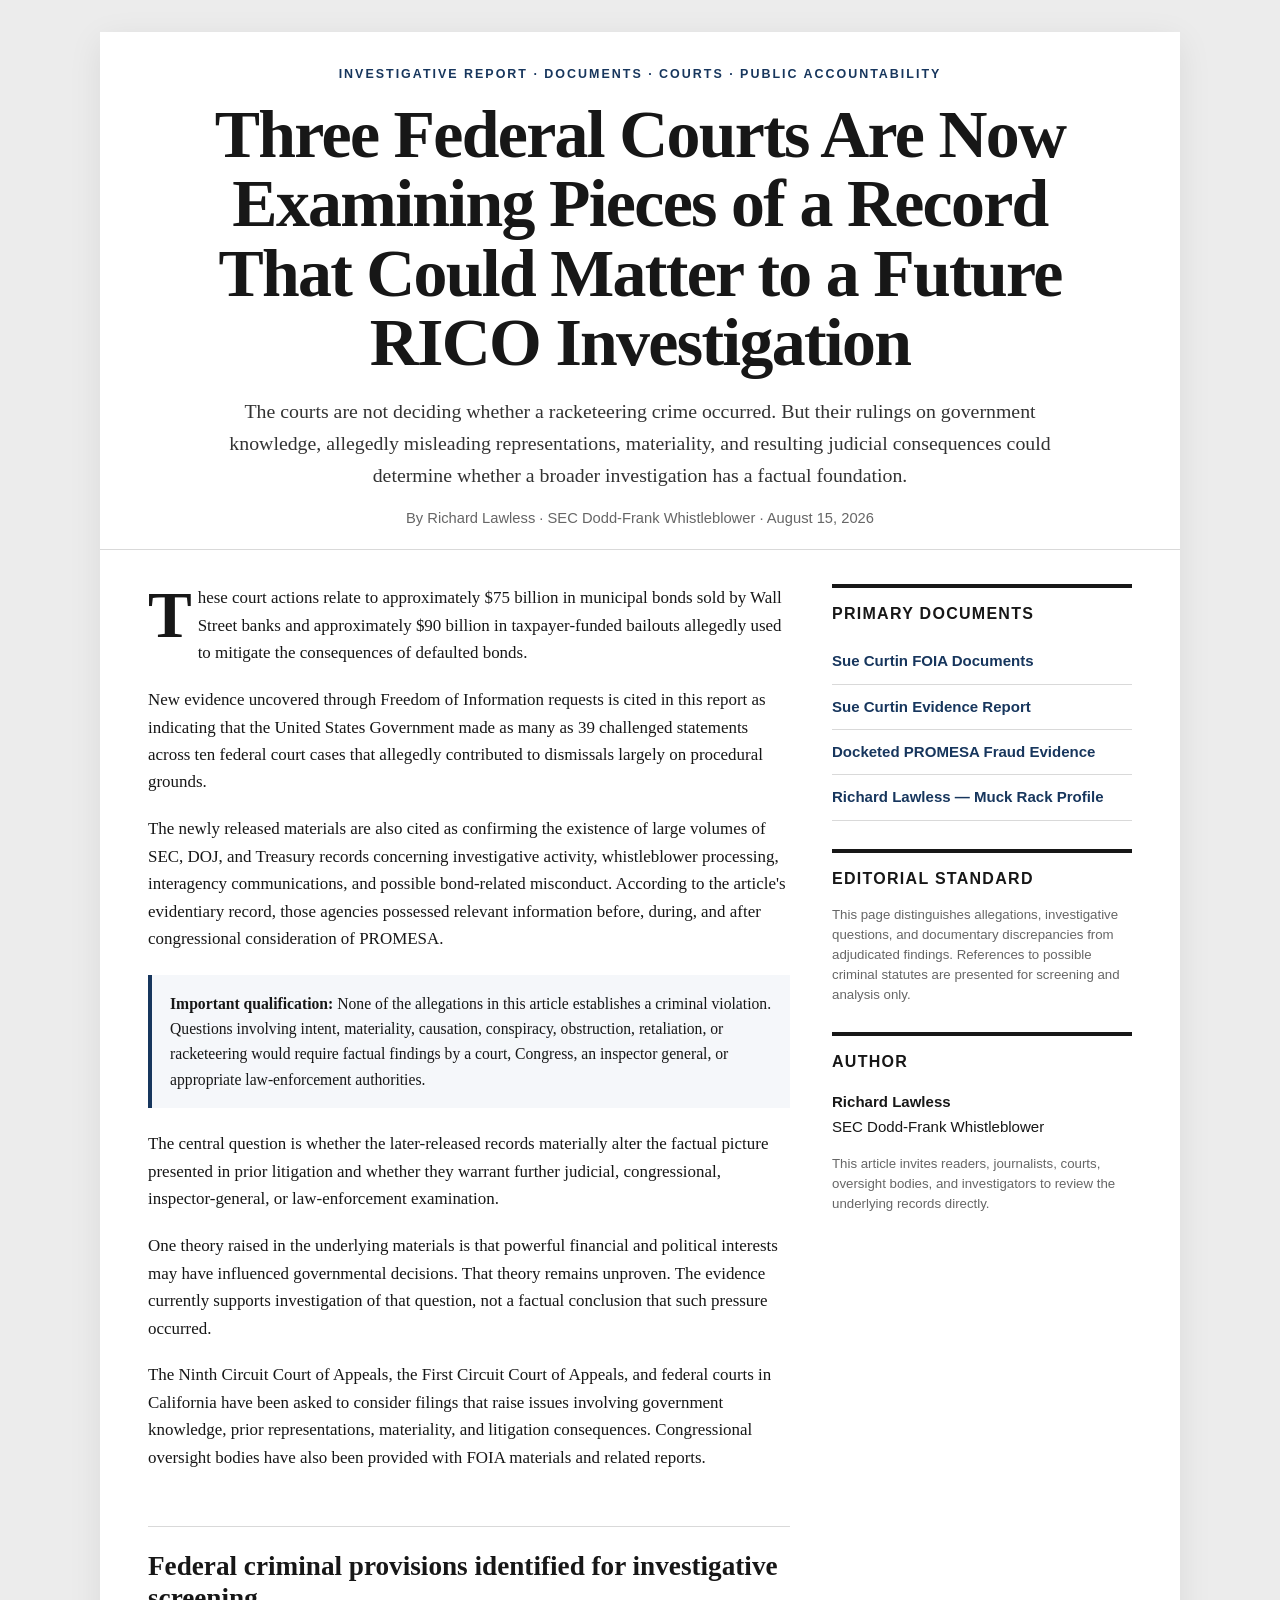
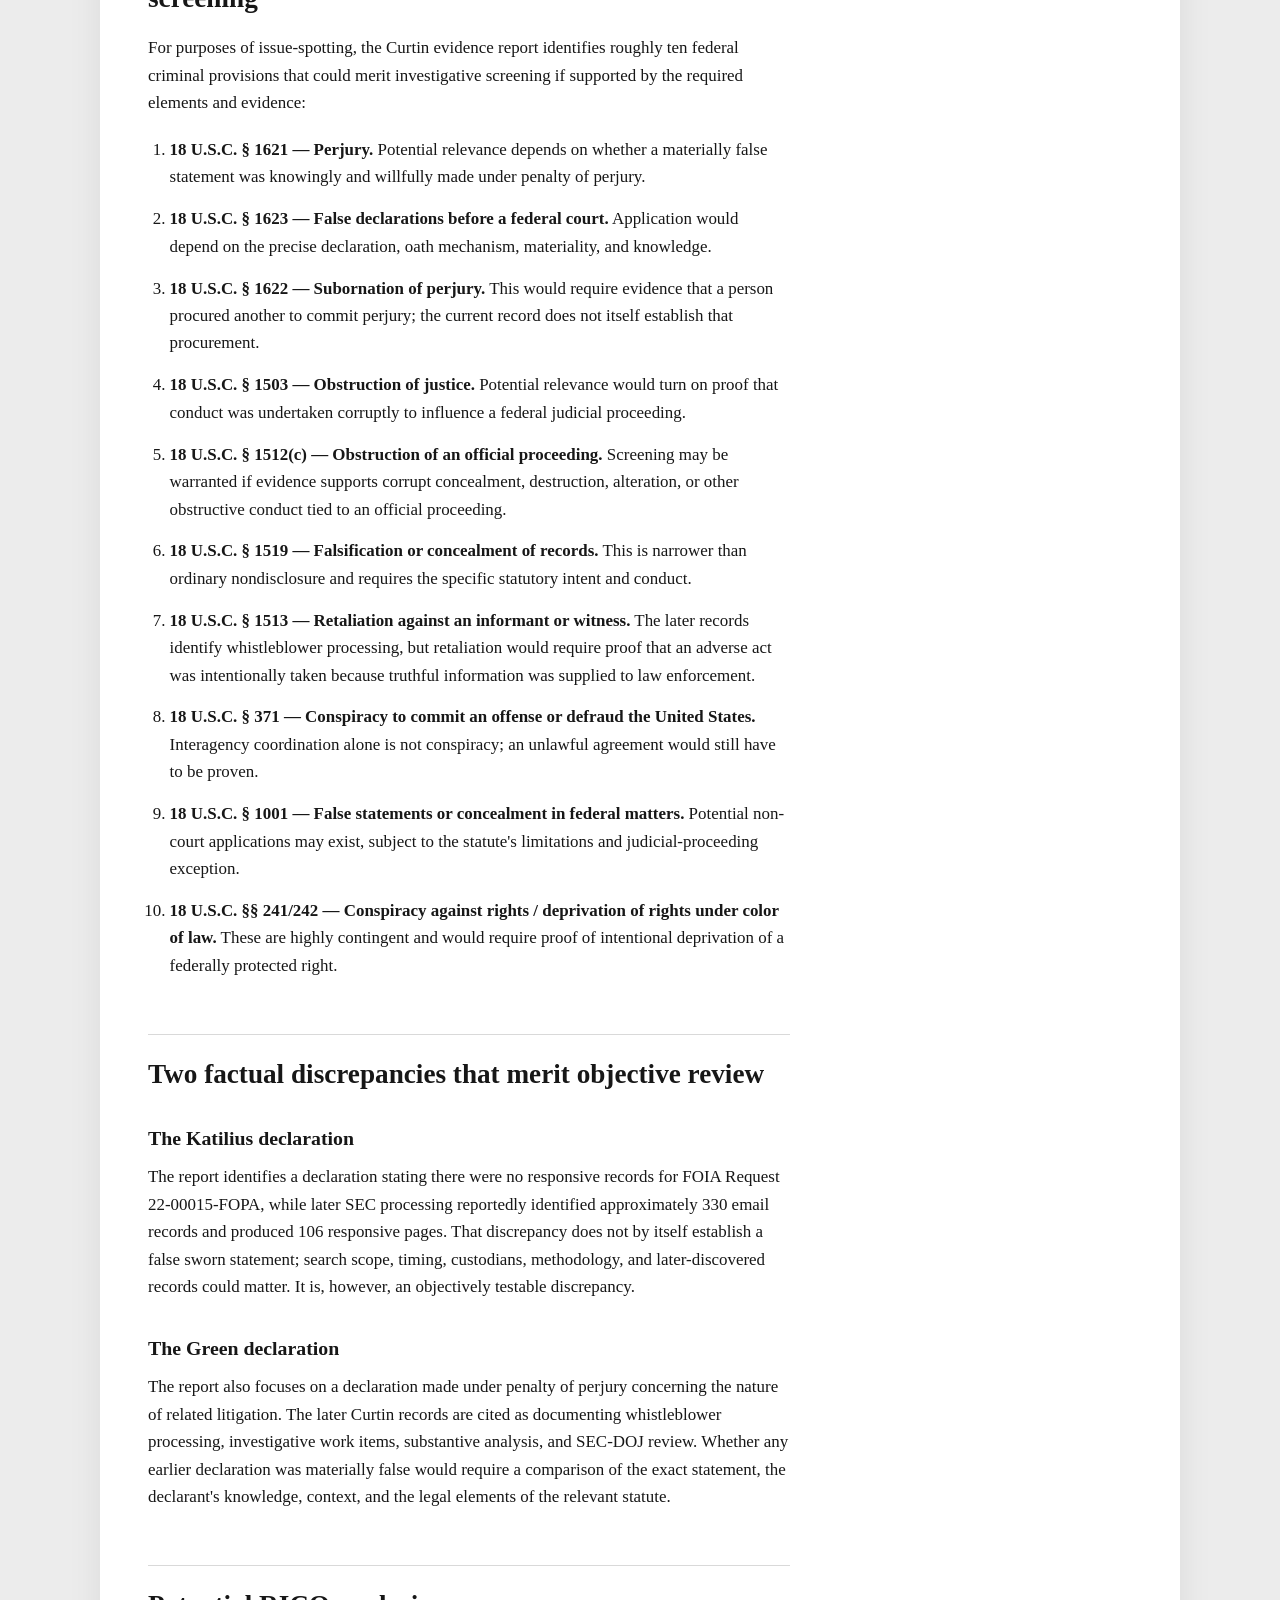
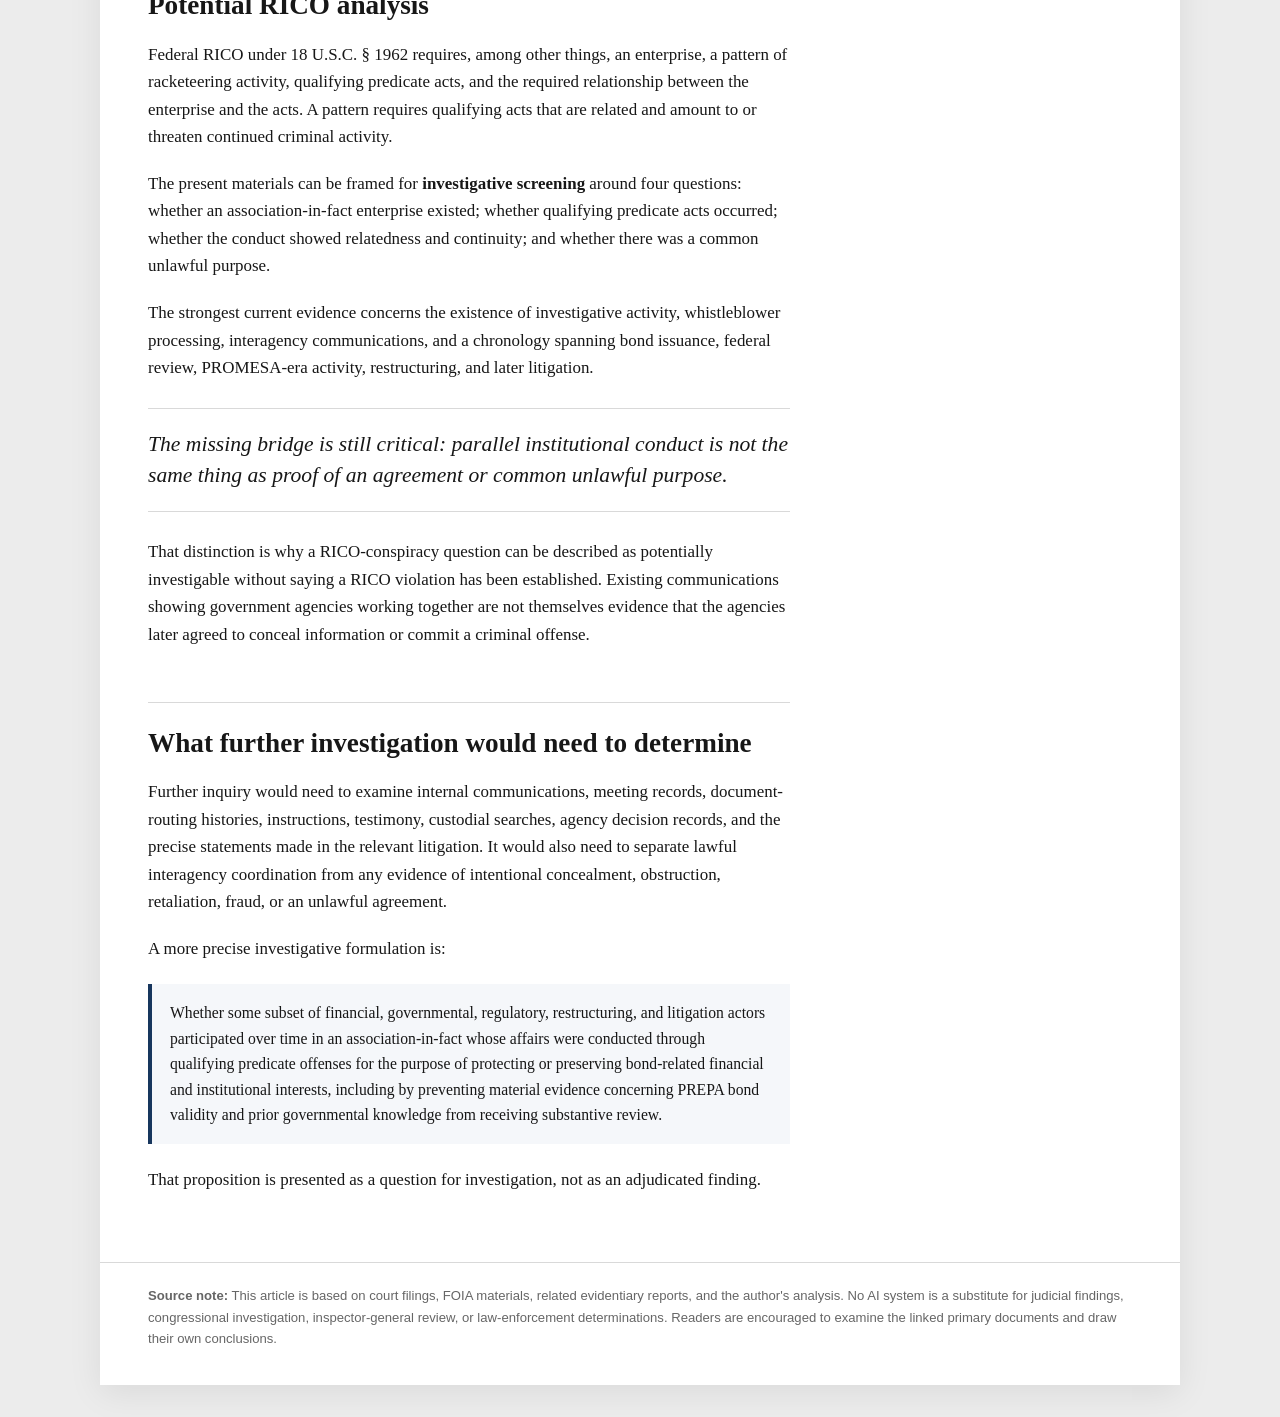
==== index.html @ bd2e689b "Publish investigative article homepage" ====
<!doctype html>
<html lang="en">
<head>
  <meta charset="utf-8">
  <meta name="viewport" content="width=device-width, initial-scale=1">
  <title>Three Federal Courts Are Now Examining Pieces of a Record That Could Matter to a Future RICO Investigation</title>
  <meta name="description" content="An investigative report by Richard Lawless examining newly released FOIA records, federal court filings, PREPA/PROMESA evidence, and questions that may warrant further congressional, judicial, or law-enforcement review.">
  <meta name="author" content="Richard Lawless">
  <meta name="robots" content="index,follow">
  <meta property="og:type" content="article">
  <meta property="og:title" content="Three Federal Courts Are Now Examining Pieces of a Record That Could Matter to a Future RICO Investigation">
  <meta property="og:description" content="Documents, courts, public accountability, and a record that may warrant further investigation.">
  <meta property="article:published_time" content="2026-08-15">
  <style>
    :root{--ink:#171717;--muted:#666;--rule:#d9d9d9;--paper:#fff;--accent:#17365d;--soft:#f5f7fa}
    *{box-sizing:border-box}
    body{margin:0;background:#ececec;color:var(--ink);font-family:Georgia,'Times New Roman',serif;line-height:1.62}
    .page{max-width:1080px;margin:32px auto;background:var(--paper);box-shadow:0 8px 32px rgba(0,0,0,.08)}
    .mast{padding:32px 48px 18px;border-bottom:1px solid var(--rule);text-align:center}
    .kicker{font-family:Arial,sans-serif;font-size:.78rem;letter-spacing:.16em;font-weight:700;color:var(--accent);text-transform:uppercase}
    h1{font-size:clamp(2.2rem,5.3vw,4.6rem);line-height:1.02;margin:16px auto 18px;max-width:930px;font-weight:700;letter-spacing:-.025em}
    .dek{max-width:850px;margin:0 auto 16px;font-size:1.24rem;color:#333}
    .byline{font-family:Arial,sans-serif;color:var(--muted);font-size:.92rem}
    .layout{display:grid;grid-template-columns:minmax(0,1fr) 300px;gap:42px;padding:34px 48px 50px}
    article{font-size:1.06rem}
    article p{margin:0 0 1.15em}
    article h2{font-size:1.7rem;line-height:1.2;margin:2em 0 .7em;border-top:1px solid var(--rule);padding-top:.85em}
    article h3{font-size:1.24rem;margin:1.6em 0 .45em}
    .lead:first-letter{float:left;font-size:4.1rem;line-height:.8;padding:.08em .09em 0 0;font-weight:700}
    .notice{border-left:4px solid var(--accent);background:var(--soft);padding:16px 18px;margin:22px 0;font-size:.98rem}
    .quote{font-size:1.35rem;line-height:1.45;border-top:1px solid var(--rule);border-bottom:1px solid var(--rule);padding:20px 0;margin:26px 0;font-style:italic}
    aside{font-family:Arial,sans-serif;font-size:.94rem}
    .card{border-top:4px solid var(--ink);padding-top:13px;margin-bottom:28px}
    .card h2{font-family:Arial,sans-serif;font-size:1rem;letter-spacing:.08em;text-transform:uppercase;margin:0 0 12px}
    .link{display:block;padding:10px 0;border-bottom:1px solid var(--rule);color:var(--accent);font-weight:700;text-decoration:none}
    .link:hover{text-decoration:underline}
    .small{font-size:.83rem;color:var(--muted);line-height:1.5}
    ol{padding-left:1.35rem}
    li{margin-bottom:.9rem}
    footer{border-top:1px solid var(--rule);padding:22px 48px 36px;font-family:Arial,sans-serif;font-size:.82rem;color:var(--muted)}
    @media(max-width:800px){.page{margin:0}.mast,.layout,footer{padding-left:22px;padding-right:22px}.layout{grid-template-columns:1fr}.layout aside{order:-1}h1{font-size:2.55rem}}
  </style>
</head>
<body>
  <main class="page">
    <header class="mast">
      <div class="kicker">Investigative Report · Documents · Courts · Public Accountability</div>
      <h1>Three Federal Courts Are Now Examining Pieces of a Record That Could Matter to a Future RICO Investigation</h1>
      <p class="dek">The courts are not deciding whether a racketeering crime occurred. But their rulings on government knowledge, allegedly misleading representations, materiality, and resulting judicial consequences could determine whether a broader investigation has a factual foundation.</p>
      <div class="byline">By Richard Lawless · SEC Dodd-Frank Whistleblower · August 15, 2026</div>
    </header>

    <div class="layout">
      <article>
        <p class="lead">These court actions relate to approximately $75 billion in municipal bonds sold by Wall Street banks and approximately $90 billion in taxpayer-funded bailouts allegedly used to mitigate the consequences of defaulted bonds.</p>

        <p>New evidence uncovered through Freedom of Information requests is cited in this report as indicating that the United States Government made as many as 39 challenged statements across ten federal court cases that allegedly contributed to dismissals largely on procedural grounds.</p>

        <p>The newly released materials are also cited as confirming the existence of large volumes of SEC, DOJ, and Treasury records concerning investigative activity, whistleblower processing, interagency communications, and possible bond-related misconduct. According to the article's evidentiary record, those agencies possessed relevant information before, during, and after congressional consideration of PROMESA.</p>

        <div class="notice"><strong>Important qualification:</strong> None of the allegations in this article establishes a criminal violation. Questions involving intent, materiality, causation, conspiracy, obstruction, retaliation, or racketeering would require factual findings by a court, Congress, an inspector general, or appropriate law-enforcement authorities.</div>

        <p>The central question is whether the later-released records materially alter the factual picture presented in prior litigation and whether they warrant further judicial, congressional, inspector-general, or law-enforcement examination.</p>

        <p>One theory raised in the underlying materials is that powerful financial and political interests may have influenced governmental decisions. That theory remains unproven. The evidence currently supports investigation of that question, not a factual conclusion that such pressure occurred.</p>

        <p>The Ninth Circuit Court of Appeals, the First Circuit Court of Appeals, and federal courts in California have been asked to consider filings that raise issues involving government knowledge, prior representations, materiality, and litigation consequences. Congressional oversight bodies have also been provided with FOIA materials and related reports.</p>

        <h2>Federal criminal provisions identified for investigative screening</h2>
        <p>For purposes of issue-spotting, the Curtin evidence report identifies roughly ten federal criminal provisions that could merit investigative screening if supported by the required elements and evidence:</p>
        <ol>
          <li><strong>18 U.S.C. § 1621 — Perjury.</strong> Potential relevance depends on whether a materially false statement was knowingly and willfully made under penalty of perjury.</li>
          <li><strong>18 U.S.C. § 1623 — False declarations before a federal court.</strong> Application would depend on the precise declaration, oath mechanism, materiality, and knowledge.</li>
          <li><strong>18 U.S.C. § 1622 — Subornation of perjury.</strong> This would require evidence that a person procured another to commit perjury; the current record does not itself establish that procurement.</li>
          <li><strong>18 U.S.C. § 1503 — Obstruction of justice.</strong> Potential relevance would turn on proof that conduct was undertaken corruptly to influence a federal judicial proceeding.</li>
          <li><strong>18 U.S.C. § 1512(c) — Obstruction of an official proceeding.</strong> Screening may be warranted if evidence supports corrupt concealment, destruction, alteration, or other obstructive conduct tied to an official proceeding.</li>
          <li><strong>18 U.S.C. § 1519 — Falsification or concealment of records.</strong> This is narrower than ordinary nondisclosure and requires the specific statutory intent and conduct.</li>
          <li><strong>18 U.S.C. § 1513 — Retaliation against an informant or witness.</strong> The later records identify whistleblower processing, but retaliation would require proof that an adverse act was intentionally taken because truthful information was supplied to law enforcement.</li>
          <li><strong>18 U.S.C. § 371 — Conspiracy to commit an offense or defraud the United States.</strong> Interagency coordination alone is not conspiracy; an unlawful agreement would still have to be proven.</li>
          <li><strong>18 U.S.C. § 1001 — False statements or concealment in federal matters.</strong> Potential non-court applications may exist, subject to the statute's limitations and judicial-proceeding exception.</li>
          <li><strong>18 U.S.C. §§ 241/242 — Conspiracy against rights / deprivation of rights under color of law.</strong> These are highly contingent and would require proof of intentional deprivation of a federally protected right.</li>
        </ol>

        <h2>Two factual discrepancies that merit objective review</h2>
        <h3>The Katilius declaration</h3>
        <p>The report identifies a declaration stating there were no responsive records for FOIA Request 22-00015-FOPA, while later SEC processing reportedly identified approximately 330 email records and produced 106 responsive pages. That discrepancy does not by itself establish a false sworn statement; search scope, timing, custodians, methodology, and later-discovered records could matter. It is, however, an objectively testable discrepancy.</p>

        <h3>The Green declaration</h3>
        <p>The report also focuses on a declaration made under penalty of perjury concerning the nature of related litigation. The later Curtin records are cited as documenting whistleblower processing, investigative work items, substantive analysis, and SEC-DOJ review. Whether any earlier declaration was materially false would require a comparison of the exact statement, the declarant's knowledge, context, and the legal elements of the relevant statute.</p>

        <h2>Potential RICO analysis</h2>
        <p>Federal RICO under 18 U.S.C. § 1962 requires, among other things, an enterprise, a pattern of racketeering activity, qualifying predicate acts, and the required relationship between the enterprise and the acts. A pattern requires qualifying acts that are related and amount to or threaten continued criminal activity.</p>

        <p>The present materials can be framed for <strong>investigative screening</strong> around four questions: whether an association-in-fact enterprise existed; whether qualifying predicate acts occurred; whether the conduct showed relatedness and continuity; and whether there was a common unlawful purpose.</p>

        <p>The strongest current evidence concerns the existence of investigative activity, whistleblower processing, interagency communications, and a chronology spanning bond issuance, federal review, PROMESA-era activity, restructuring, and later litigation.</p>

        <div class="quote">The missing bridge is still critical: parallel institutional conduct is not the same thing as proof of an agreement or common unlawful purpose.</div>

        <p>That distinction is why a RICO-conspiracy question can be described as potentially investigable without saying a RICO violation has been established. Existing communications showing government agencies working together are not themselves evidence that the agencies later agreed to conceal information or commit a criminal offense.</p>

        <h2>What further investigation would need to determine</h2>
        <p>Further inquiry would need to examine internal communications, meeting records, document-routing histories, instructions, testimony, custodial searches, agency decision records, and the precise statements made in the relevant litigation. It would also need to separate lawful interagency coordination from any evidence of intentional concealment, obstruction, retaliation, fraud, or an unlawful agreement.</p>

        <p>A more precise investigative formulation is:</p>
        <div class="notice">Whether some subset of financial, governmental, regulatory, restructuring, and litigation actors participated over time in an association-in-fact whose affairs were conducted through qualifying predicate offenses for the purpose of protecting or preserving bond-related financial and institutional interests, including by preventing material evidence concerning PREPA bond validity and prior governmental knowledge from receiving substantive review.</div>

        <p>That proposition is presented as a question for investigation, not as an adjudicated finding.</p>
      </article>

      <aside>
        <section class="card">
          <h2>Primary Documents</h2>
          <a class="link" href="https://pub-4895b04ce91345a494fa4c1f81859abc.r2.dev/Sue_Curtin_FOIA_Documents.pdf" target="_blank" rel="noopener">Sue Curtin FOIA Documents</a>
          <a class="link" href="https://pub-4895b04ce91345a494fa4c1f81859abc.r2.dev/C.D.Cal_01637_Supplemental_New_Evidence.pdf" target="_blank" rel="noopener">Sue Curtin Evidence Report</a>
          <a class="link" href="https://pub-4895b04ce91345a494fa4c1f81859abc.r2.dev/PROMESA_Docketed_Bond_Validity_Evidence.pdf" target="_blank" rel="noopener">Docketed PROMESA Fraud Evidence</a>
          <a class="link" href="https://muckrack.com/richard-lawless" target="_blank" rel="noopener">Richard Lawless — Muck Rack Profile</a>
        </section>

        <section class="card">
          <h2>Editorial Standard</h2>
          <p class="small">This page distinguishes allegations, investigative questions, and documentary discrepancies from adjudicated findings. References to possible criminal statutes are presented for screening and analysis only.</p>
        </section>

        <section class="card">
          <h2>Author</h2>
          <p><strong>Richard Lawless</strong><br>SEC Dodd-Frank Whistleblower</p>
          <p class="small">This article invites readers, journalists, courts, oversight bodies, and investigators to review the underlying records directly.</p>
        </section>
      </aside>
    </div>

    <footer>
      <strong>Source note:</strong> This article is based on court filings, FOIA materials, related evidentiary reports, and the author's analysis. No AI system is a substitute for judicial findings, congressional investigation, inspector-general review, or law-enforcement determinations. Readers are encouraged to examine the linked primary documents and draw their own conclusions.
    </footer>
  </main>
</body>
</html>
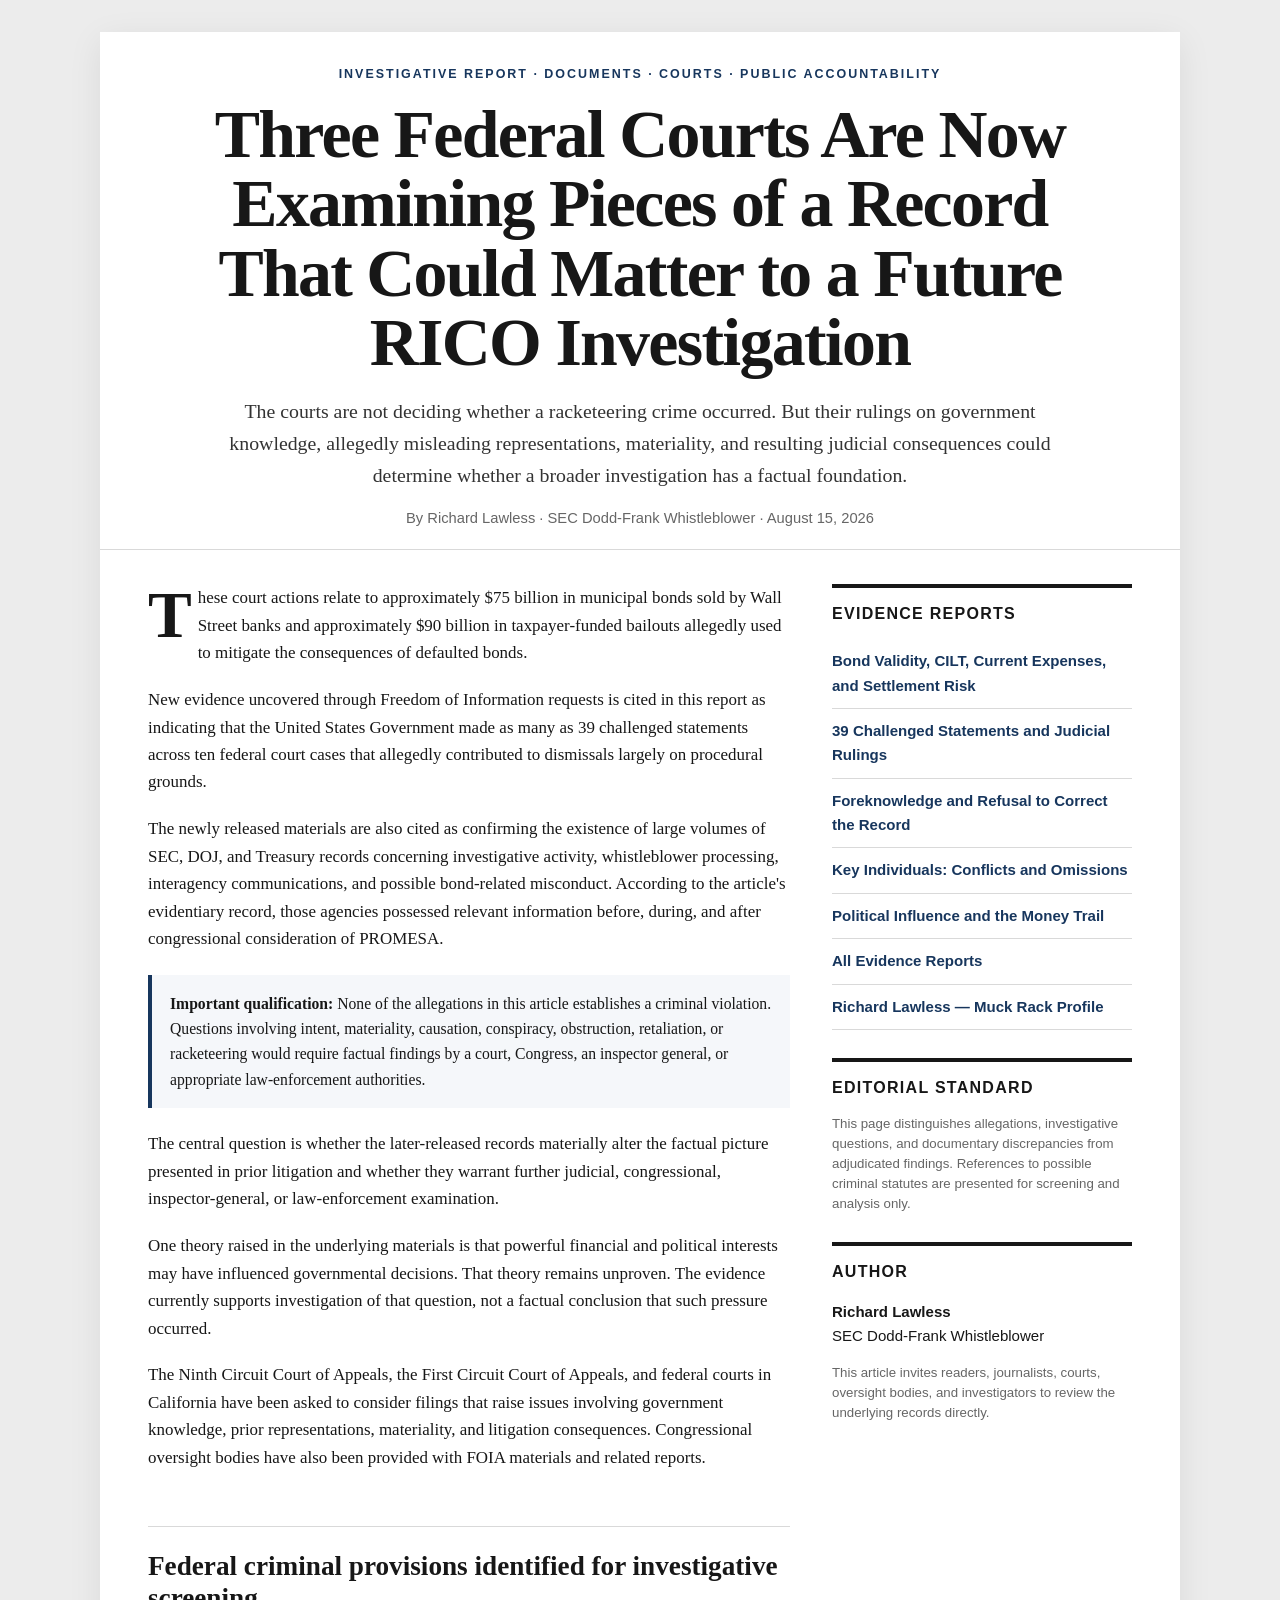
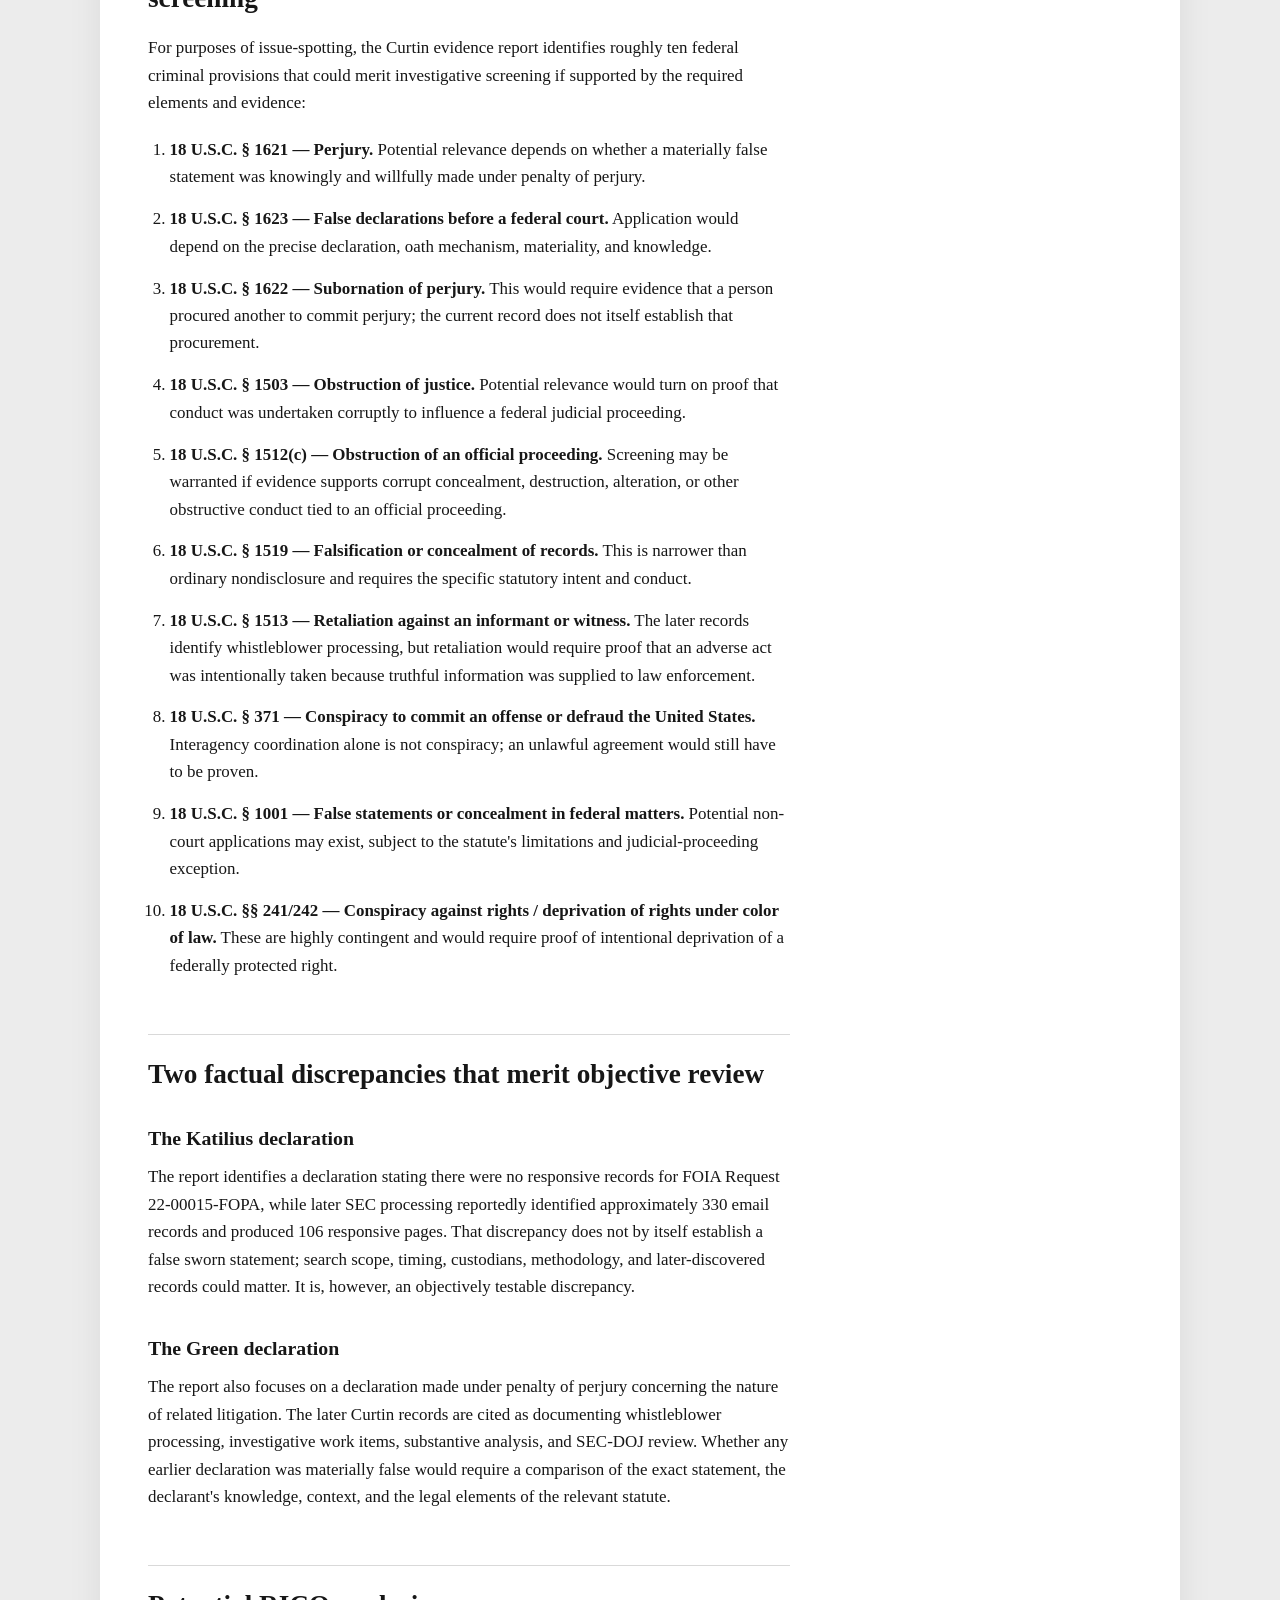
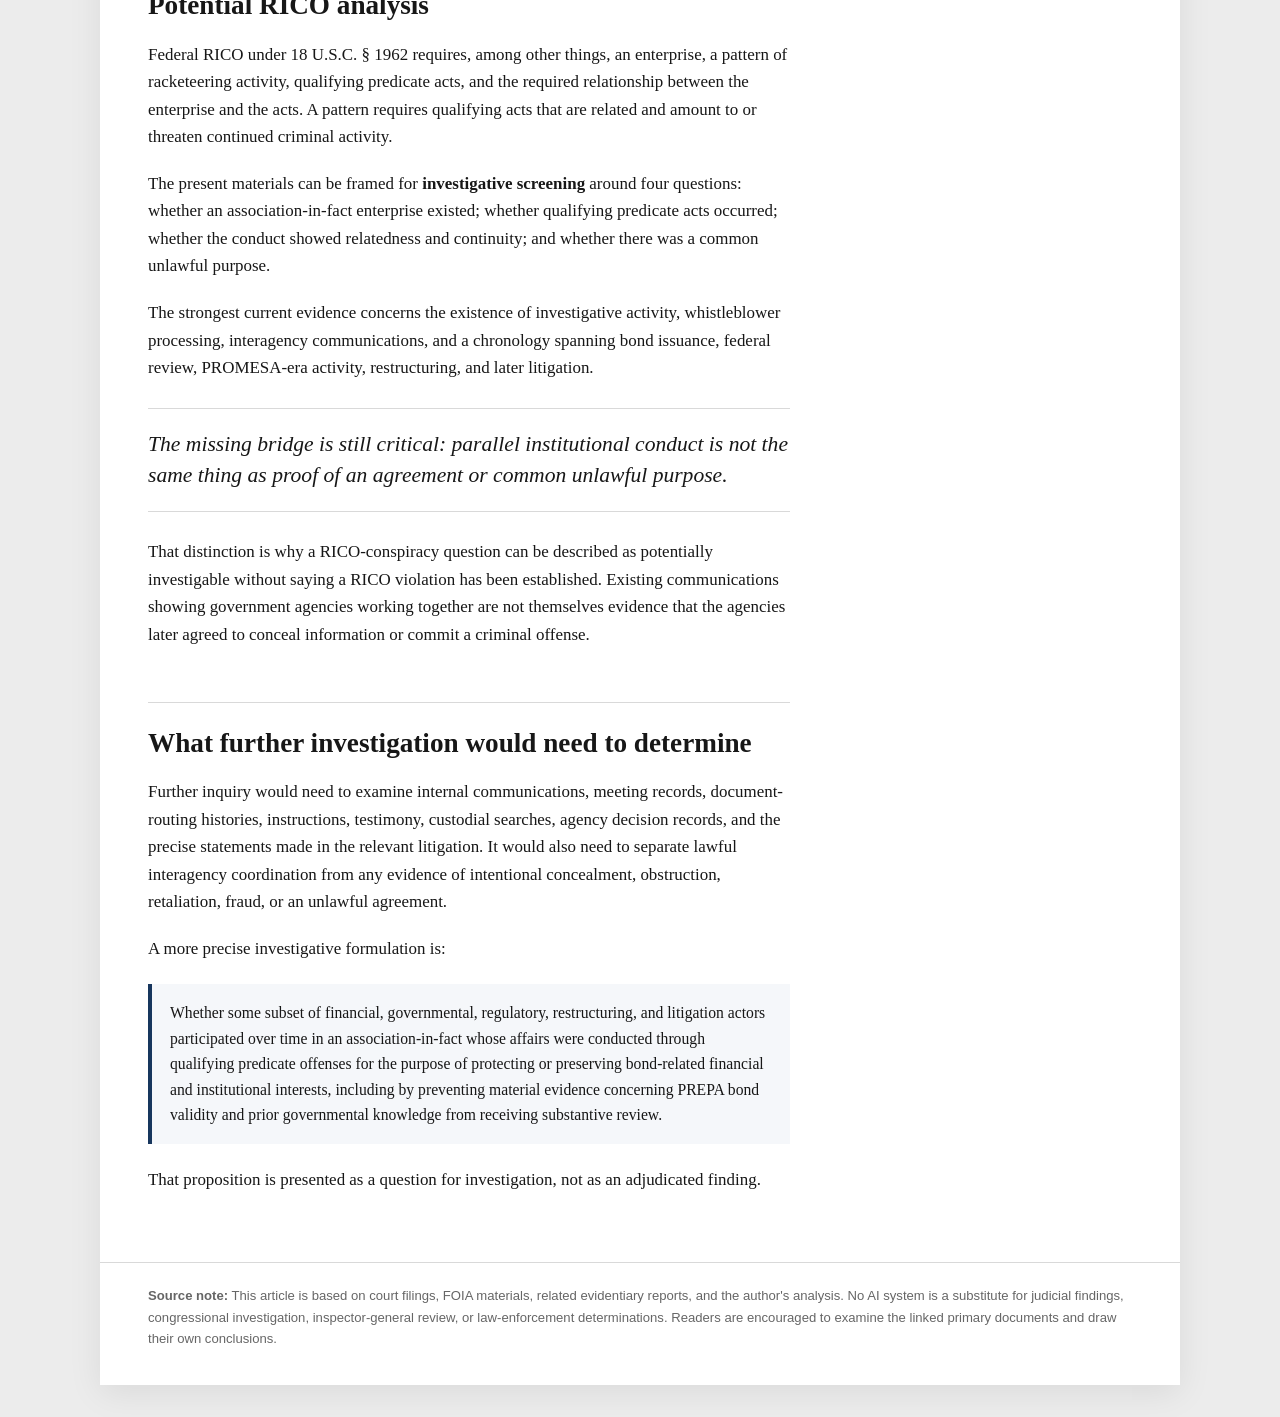
==== commit 9879a540: "Publish PREPA evidence reports and CILT current-expense analysis" ====
--- a/index.html
+++ b/index.html
@@ -3,6 +3,7 @@
 <head>
   <meta charset="utf-8">
   <meta name="viewport" content="width=device-width, initial-scale=1">
+  <meta name="google-site-verification" content="iqYGqiyyaH5FVxq5_pqNpk213pq37W9fIvnlbg0jR_U" />
   <title>Three Federal Courts Are Now Examining Pieces of a Record That Could Matter to a Future RICO Investigation</title>
   <meta name="description" content="An investigative report by Richard Lawless examining newly released FOIA records, federal court filings, PREPA/PROMESA evidence, and questions that may warrant further congressional, judicial, or law-enforcement review.">
   <meta name="author" content="Richard Lawless">
@@ -110,10 +111,13 @@
 
       <aside>
         <section class="card">
-          <h2>Primary Documents</h2>
-          <a class="link" href="https://pub-4895b04ce91345a494fa4c1f81859abc.r2.dev/Sue_Curtin_FOIA_Documents.pdf" target="_blank" rel="noopener">Sue Curtin FOIA Documents</a>
-          <a class="link" href="https://pub-4895b04ce91345a494fa4c1f81859abc.r2.dev/C.D.Cal_01637_Supplemental_New_Evidence.pdf" target="_blank" rel="noopener">Sue Curtin Evidence Report</a>
-          <a class="link" href="https://pub-4895b04ce91345a494fa4c1f81859abc.r2.dev/PROMESA_Docketed_Bond_Validity_Evidence.pdf" target="_blank" rel="noopener">Docketed PROMESA Fraud Evidence</a>
+          <h2>Evidence Reports</h2>
+          <a class="link" href="reports/bond-validity-cilt-current-expenses.html">Bond Validity, CILT, Current Expenses, and Settlement Risk</a>
+          <a class="link" href="reports/false-statements-and-judicial-rulings.html">39 Challenged Statements and Judicial Rulings</a>
+          <a class="link" href="reports/prior-knowledge.html">Foreknowledge and Refusal to Correct the Record</a>
+          <a class="link" href="reports/key-individuals-conflicts-and-omissions.html">Key Individuals: Conflicts and Omissions</a>
+          <a class="link" href="reports/promesa-political-influence-and-contributions.html">Political Influence and the Money Trail</a>
+          <a class="link" href="reports/">All Evidence Reports</a>
           <a class="link" href="https://muckrack.com/richard-lawless" target="_blank" rel="noopener">Richard Lawless — Muck Rack Profile</a>
         </section>
 
@@ -135,4 +139,4 @@
     </footer>
   </main>
 </body>
-</html>+</html>
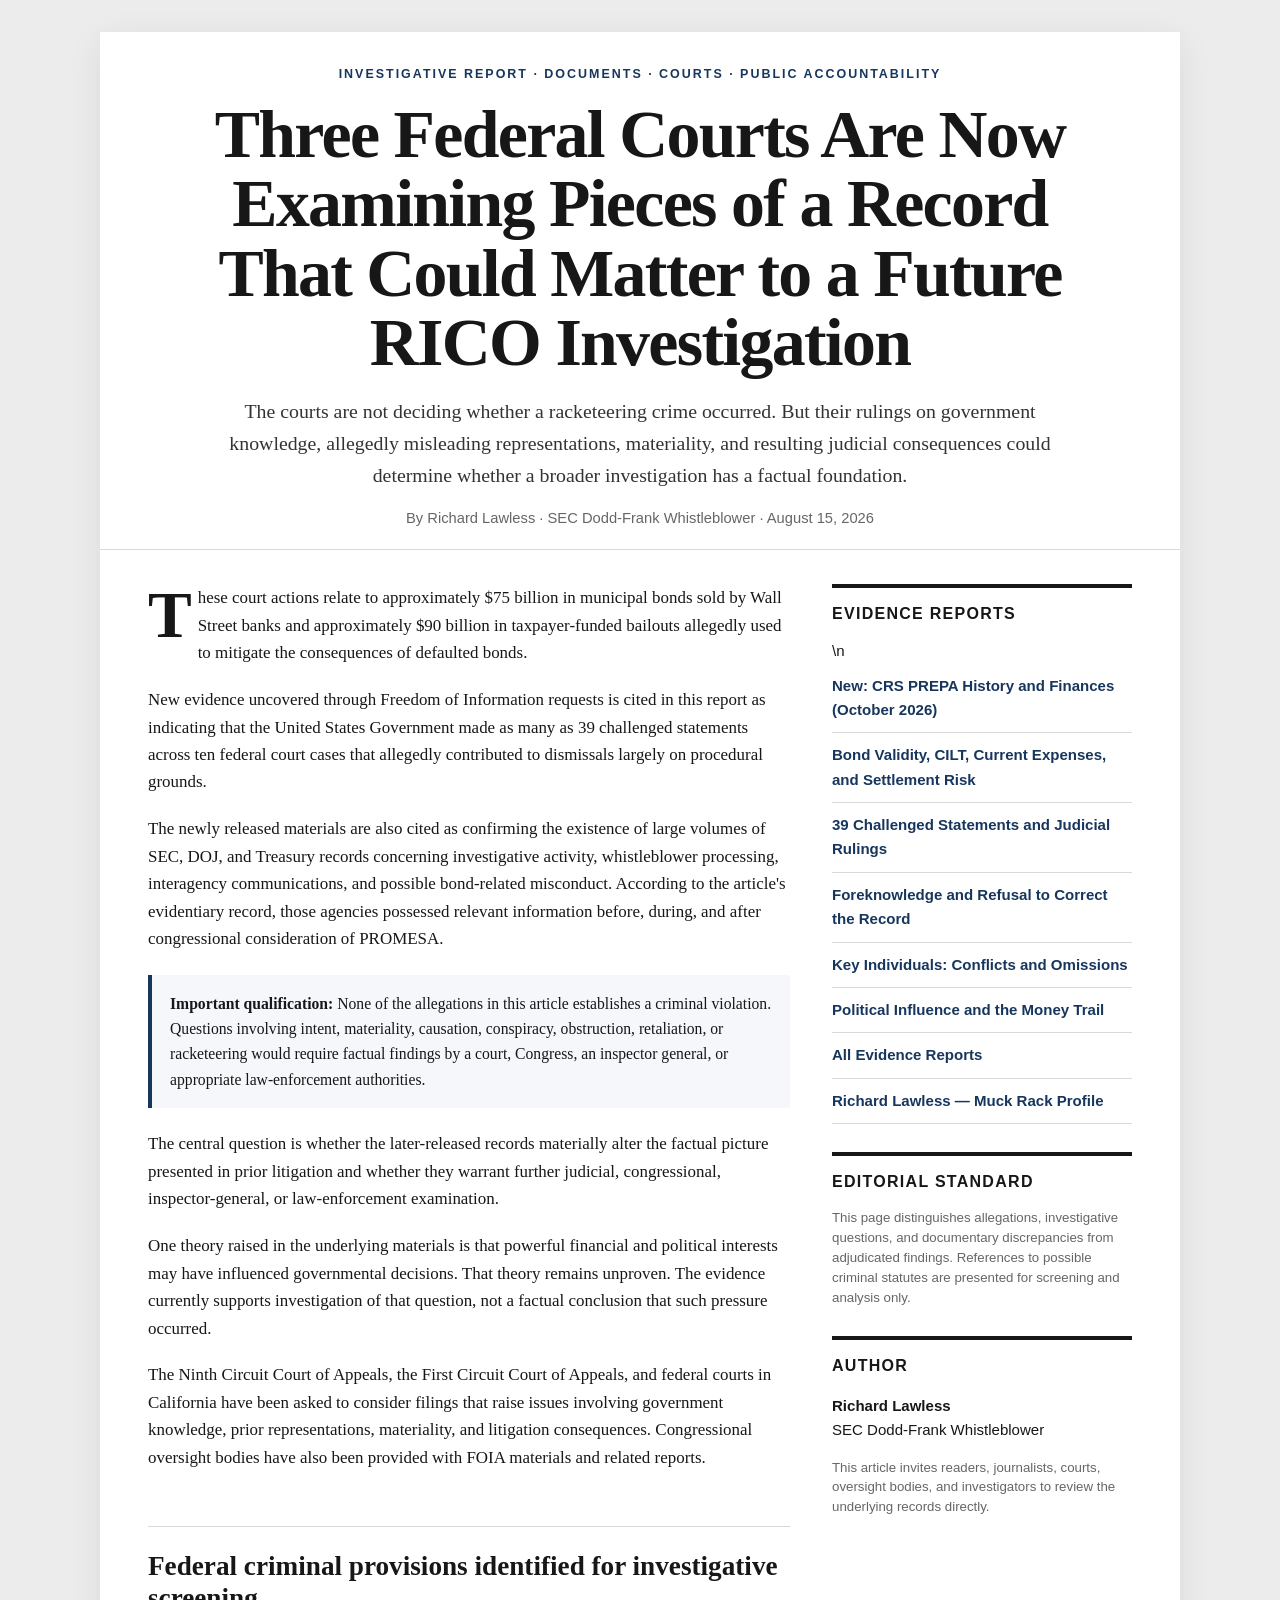
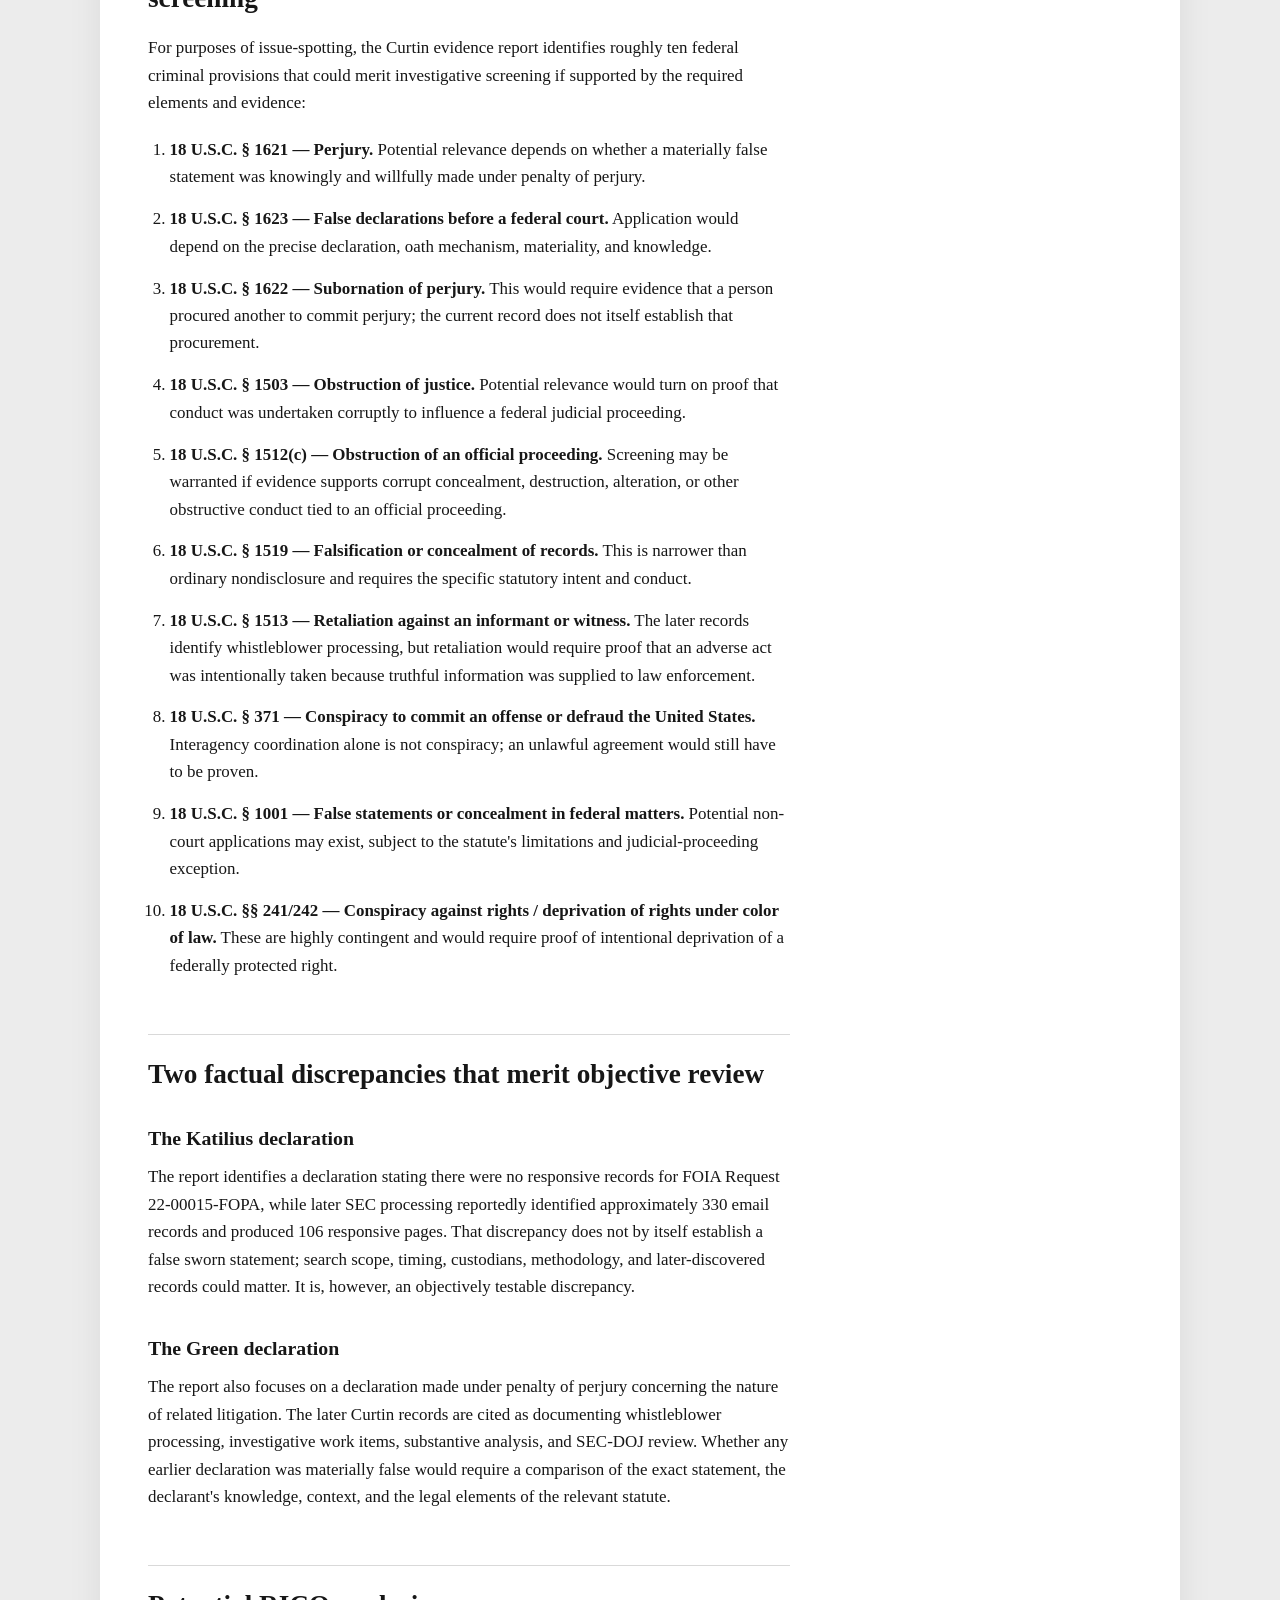
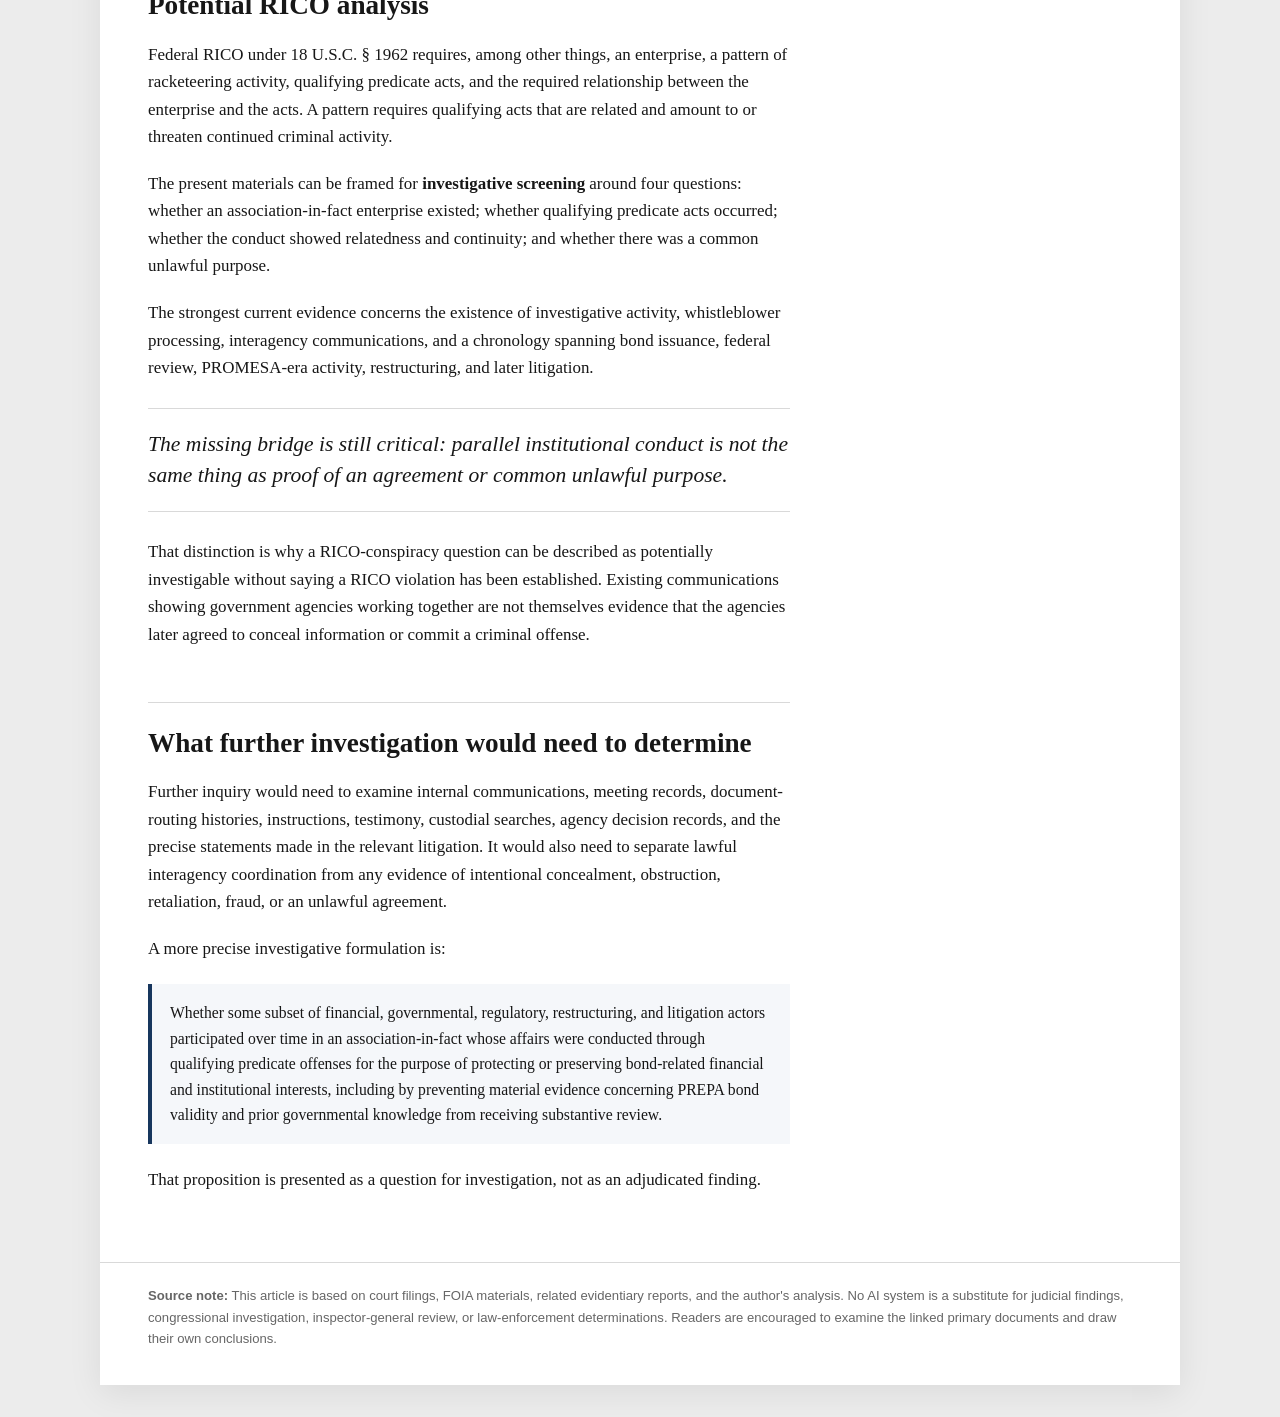
==== commit f39a17a4: "Link October 2026 CRS report from website" ====
--- a/index.html
+++ b/index.html
@@ -111,7 +111,7 @@
 
       <aside>
         <section class="card">
-          <h2>Evidence Reports</h2>
+          <h2>Evidence Reports</h2>\n          <a class="link" href="reports/crs-prepa-history-finances-2026.html">New: CRS PREPA History and Finances (October 2026)</a>
           <a class="link" href="reports/bond-validity-cilt-current-expenses.html">Bond Validity, CILT, Current Expenses, and Settlement Risk</a>
           <a class="link" href="reports/false-statements-and-judicial-rulings.html">39 Challenged Statements and Judicial Rulings</a>
           <a class="link" href="reports/prior-knowledge.html">Foreknowledge and Refusal to Correct the Record</a>
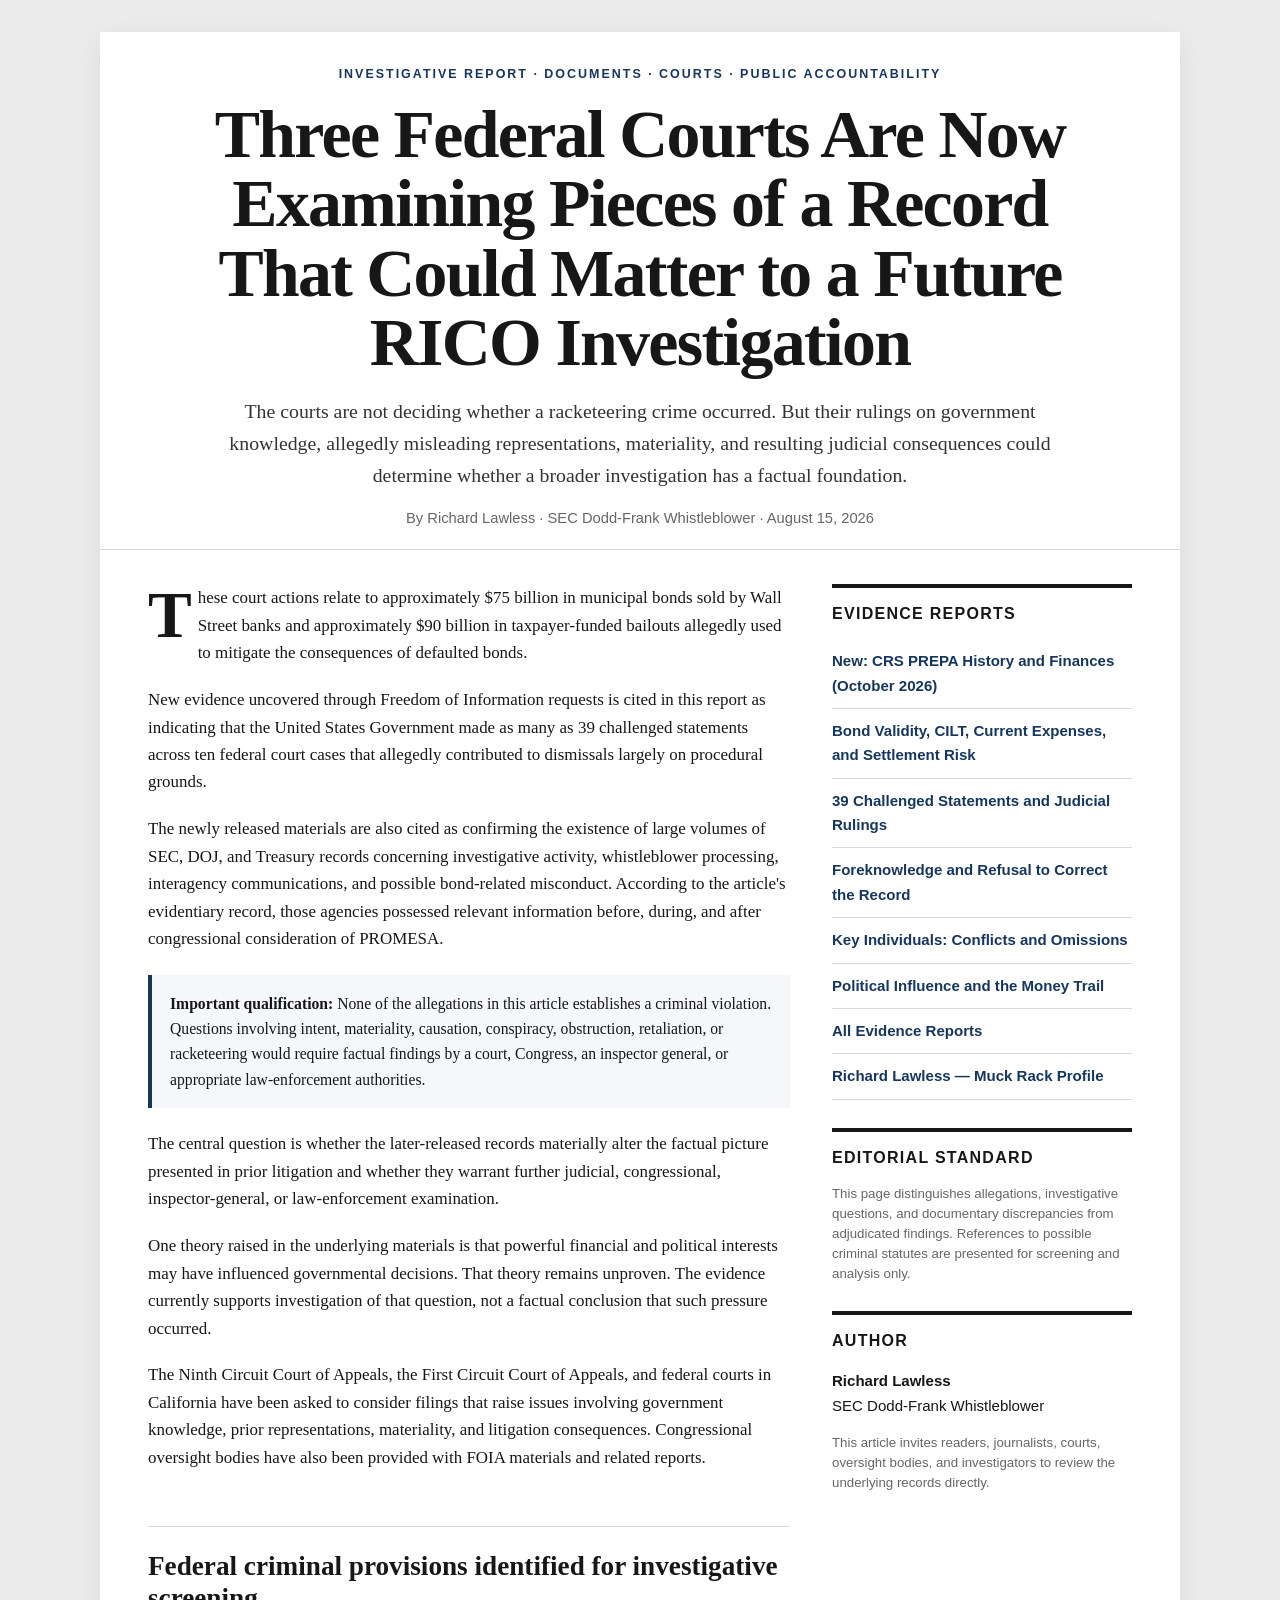
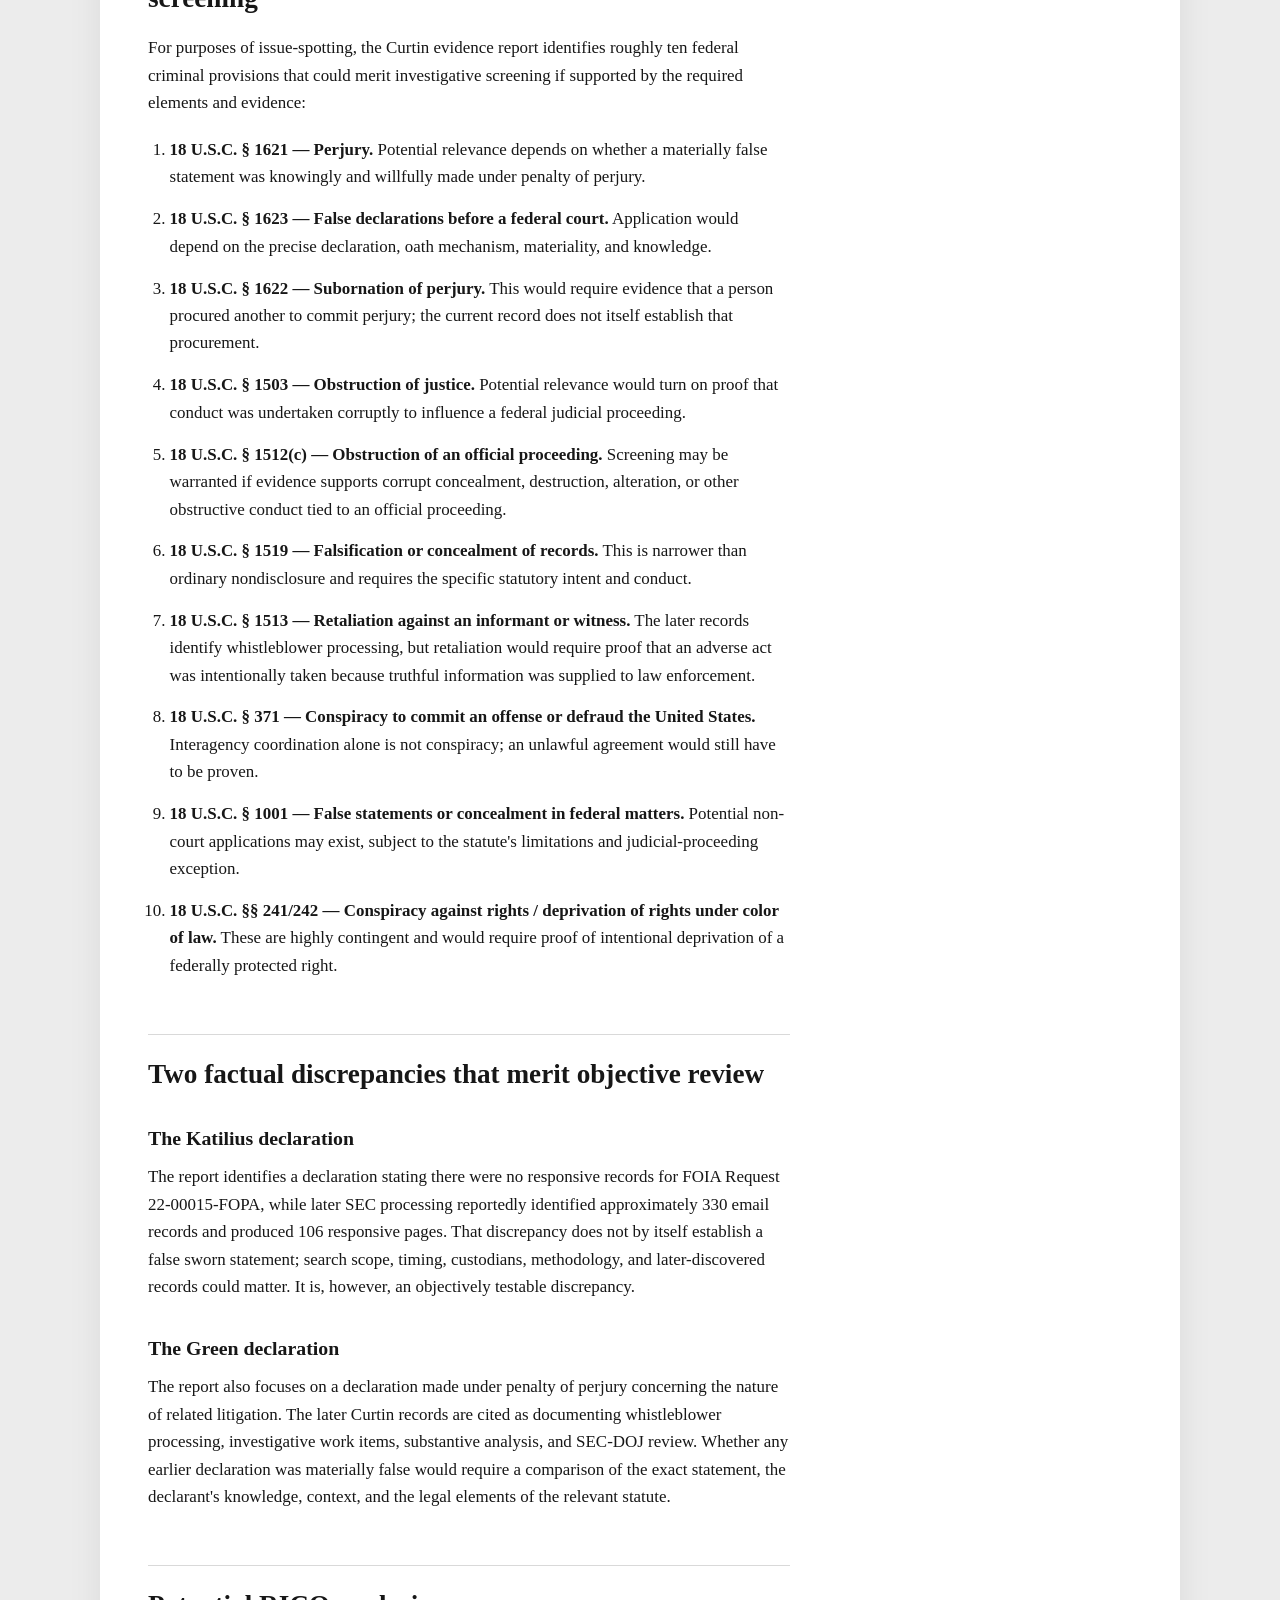
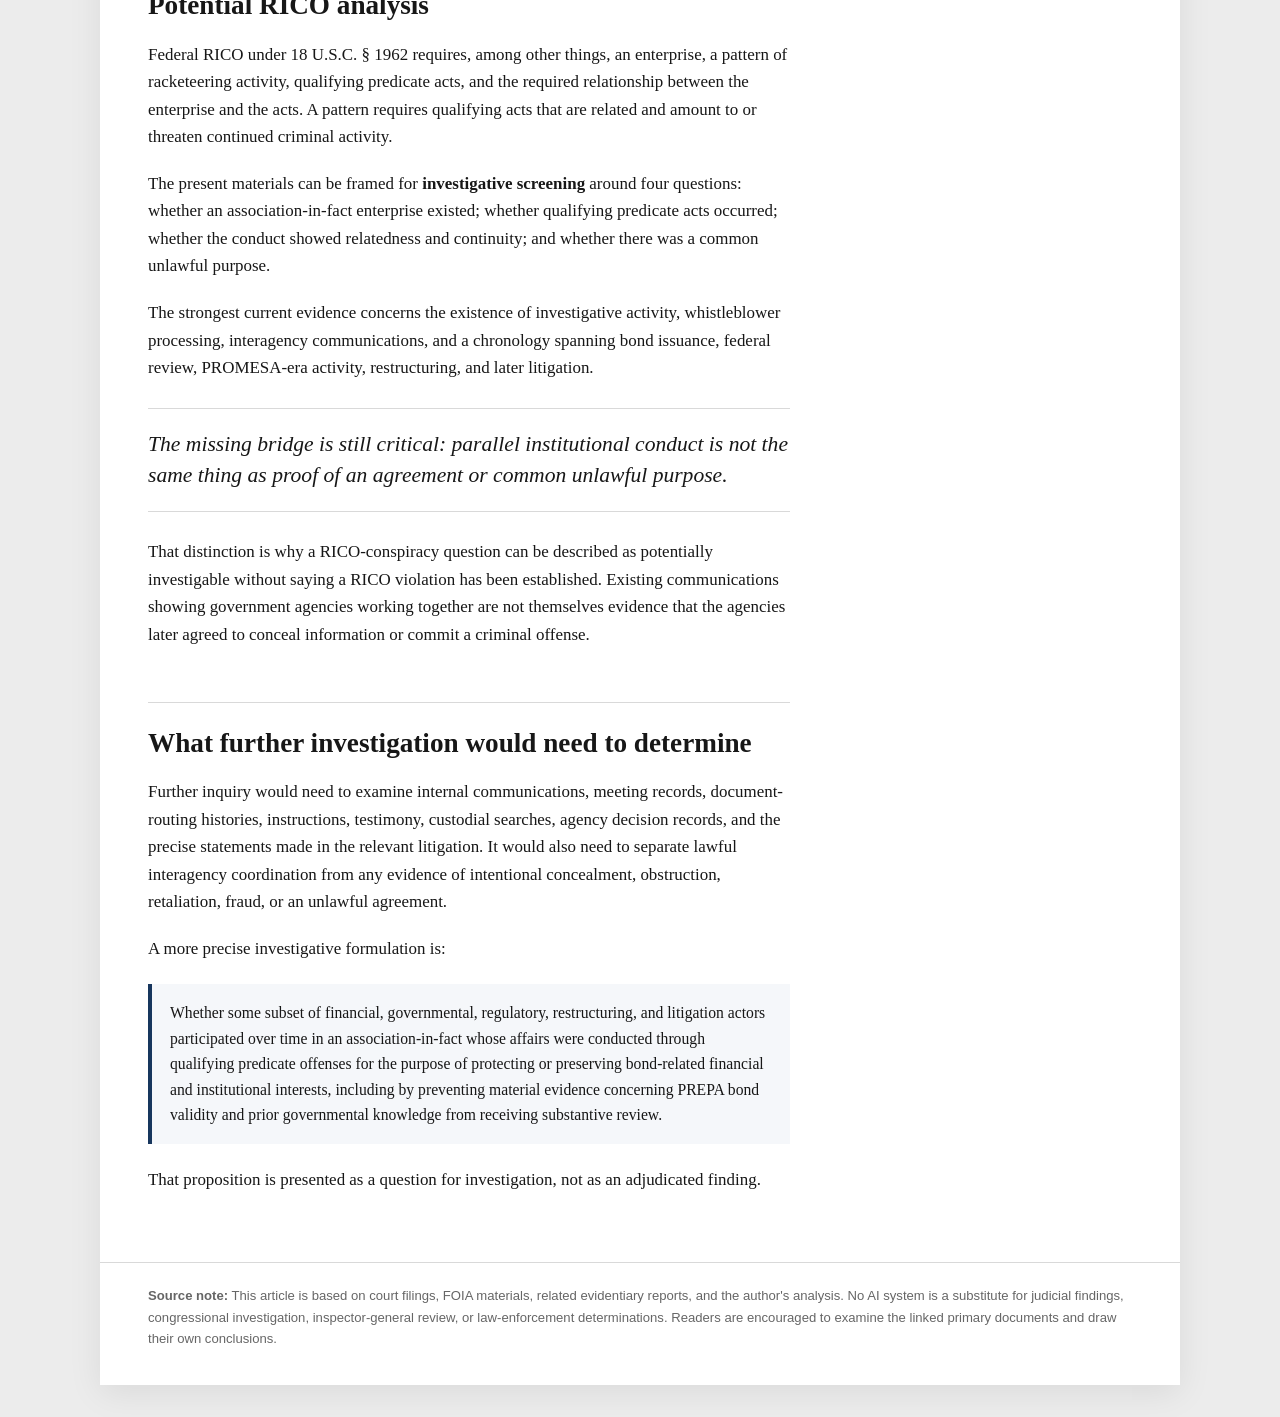
==== commit aef51a41: "Clean source formatting for CRS links" ====
--- a/index.html
+++ b/index.html
@@ -111,7 +111,8 @@
 
       <aside>
         <section class="card">
-          <h2>Evidence Reports</h2>\n          <a class="link" href="reports/crs-prepa-history-finances-2026.html">New: CRS PREPA History and Finances (October 2026)</a>
+          <h2>Evidence Reports</h2>
+          <a class="link" href="reports/crs-prepa-history-finances-2026.html">New: CRS PREPA History and Finances (October 2026)</a>
           <a class="link" href="reports/bond-validity-cilt-current-expenses.html">Bond Validity, CILT, Current Expenses, and Settlement Risk</a>
           <a class="link" href="reports/false-statements-and-judicial-rulings.html">39 Challenged Statements and Judicial Rulings</a>
           <a class="link" href="reports/prior-knowledge.html">Foreknowledge and Refusal to Correct the Record</a>
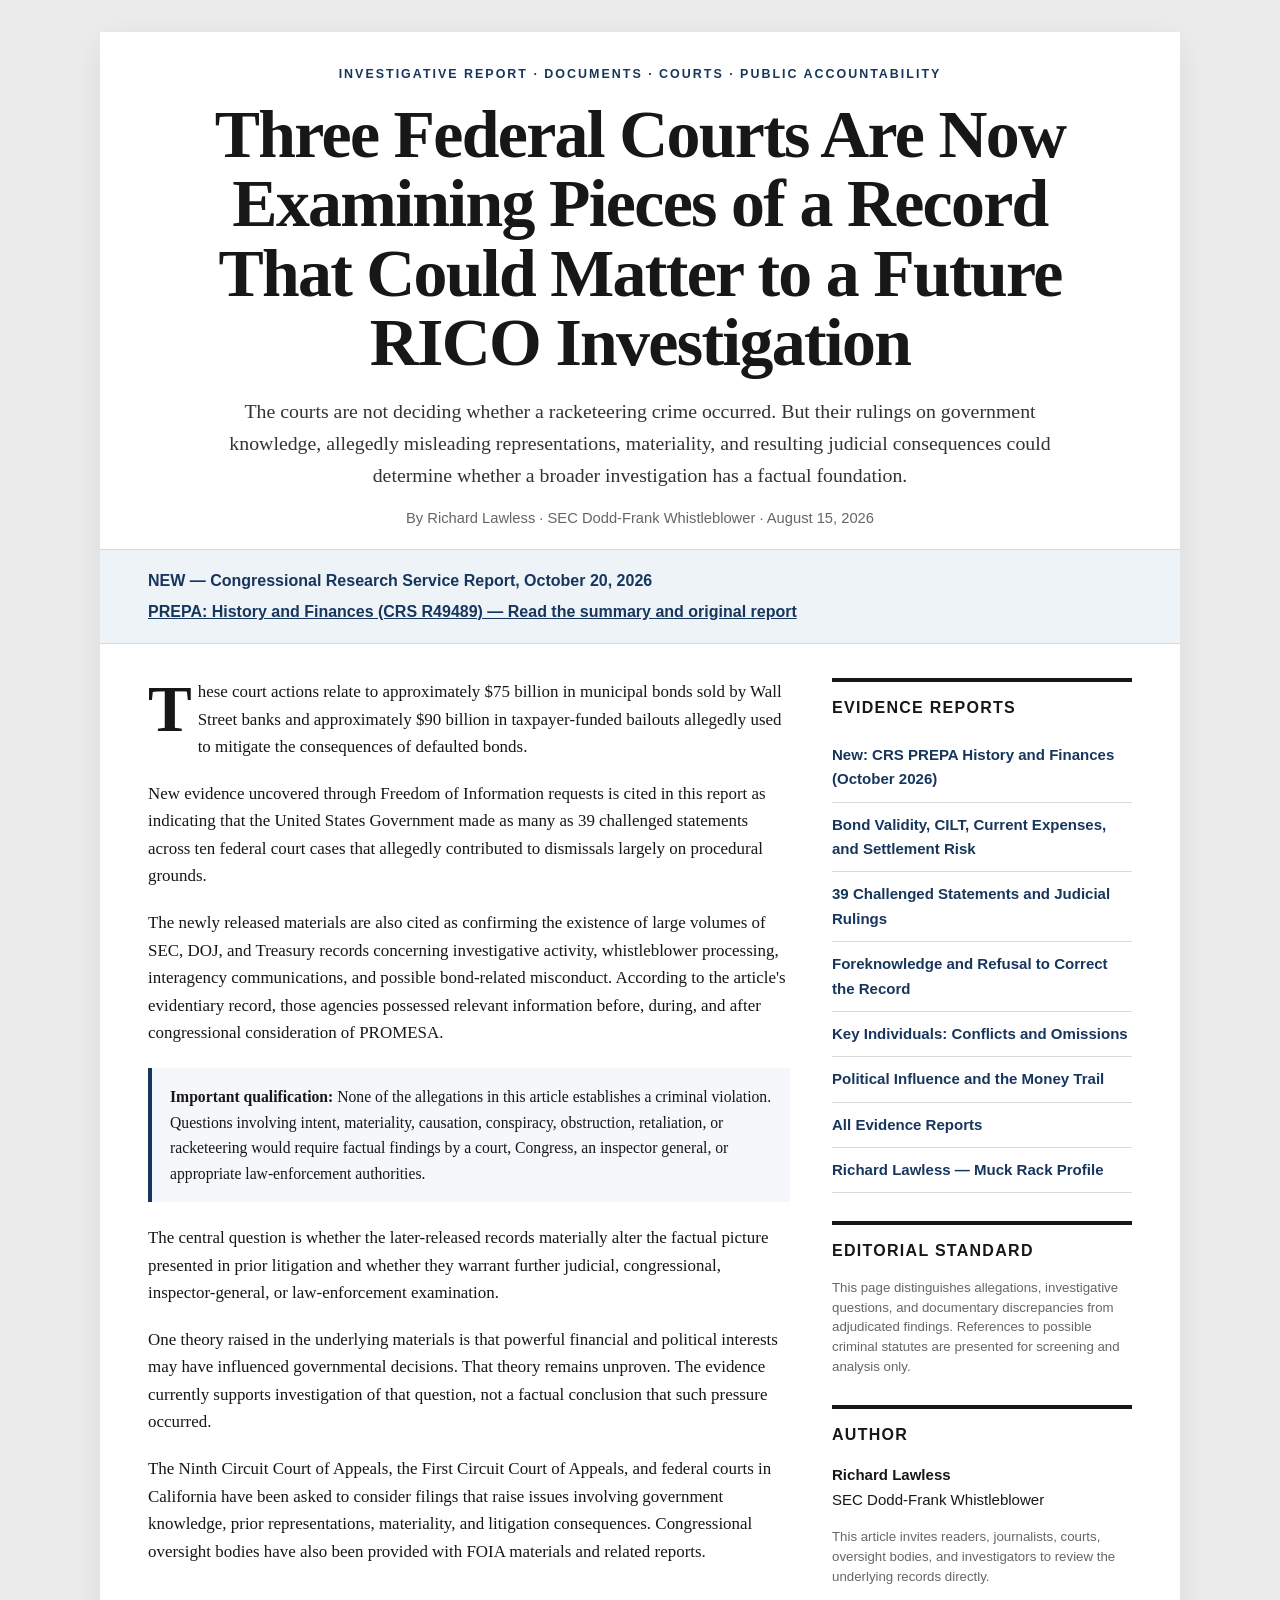
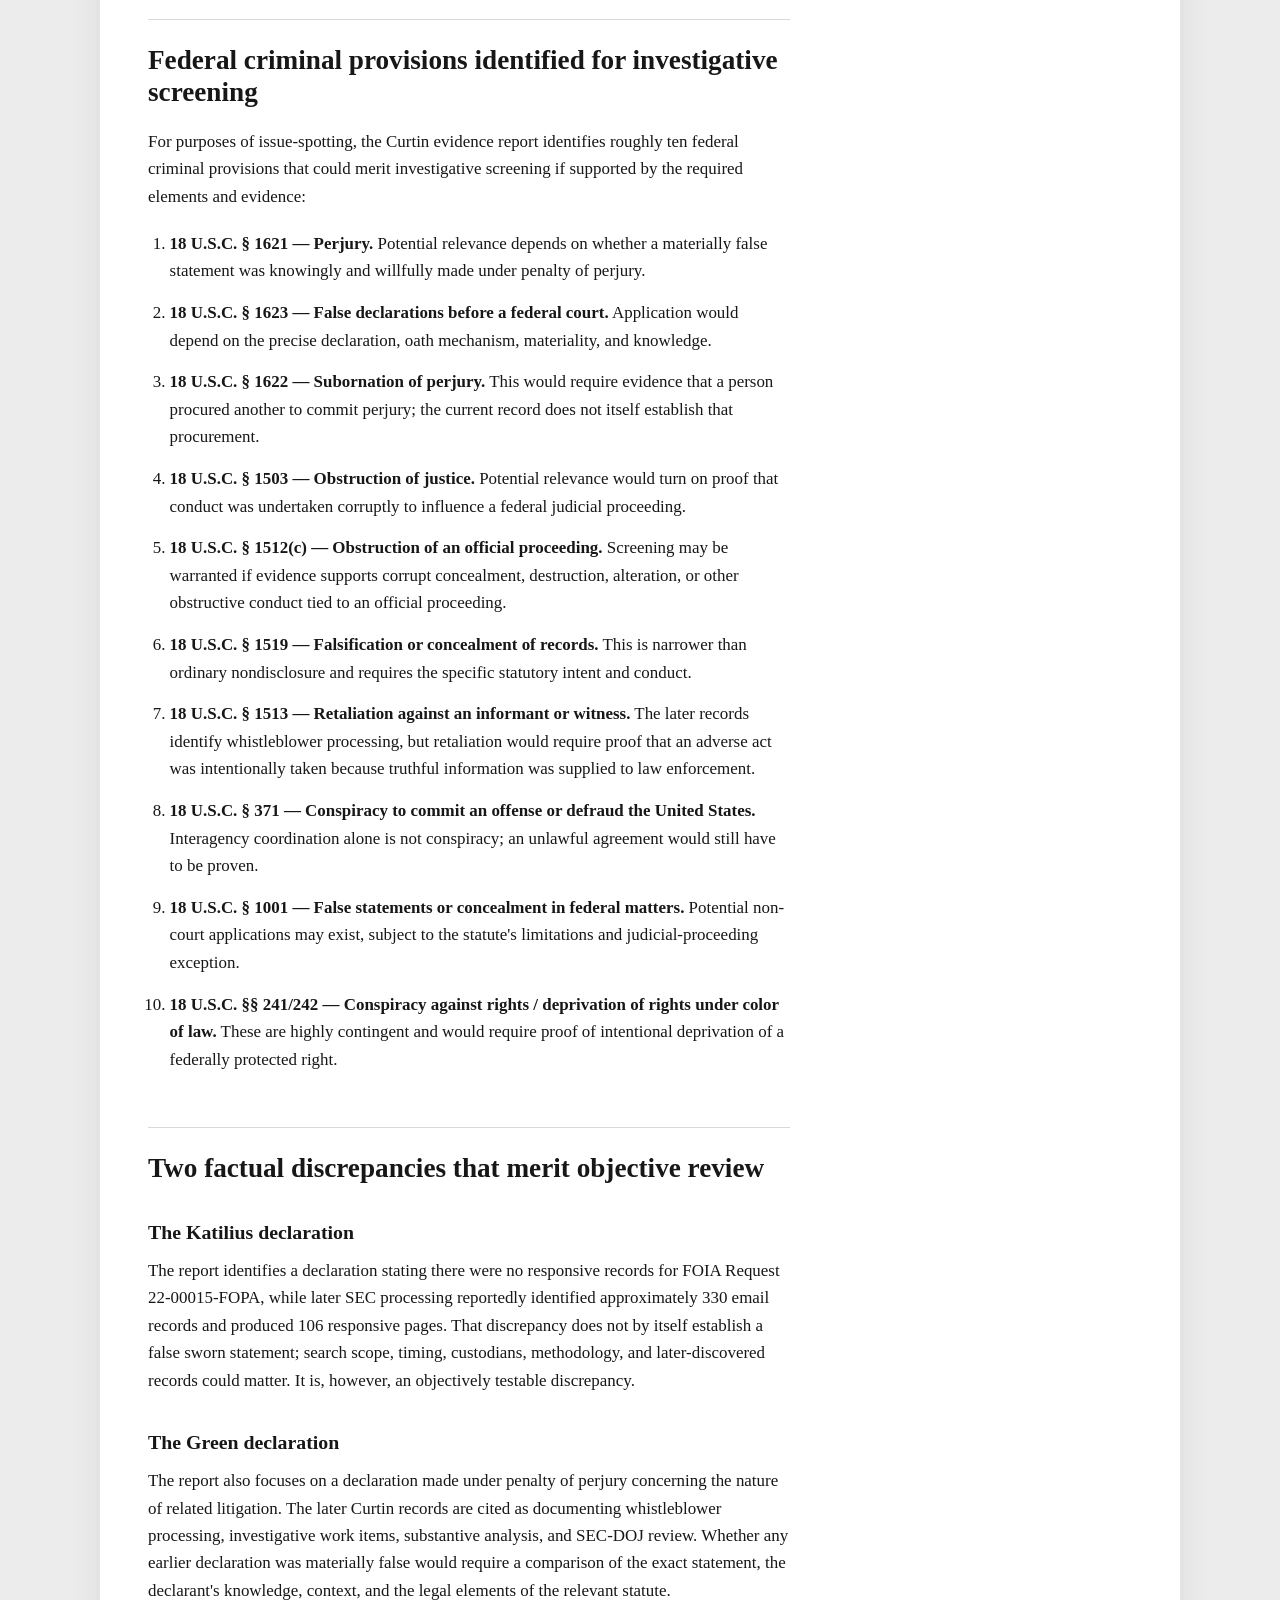
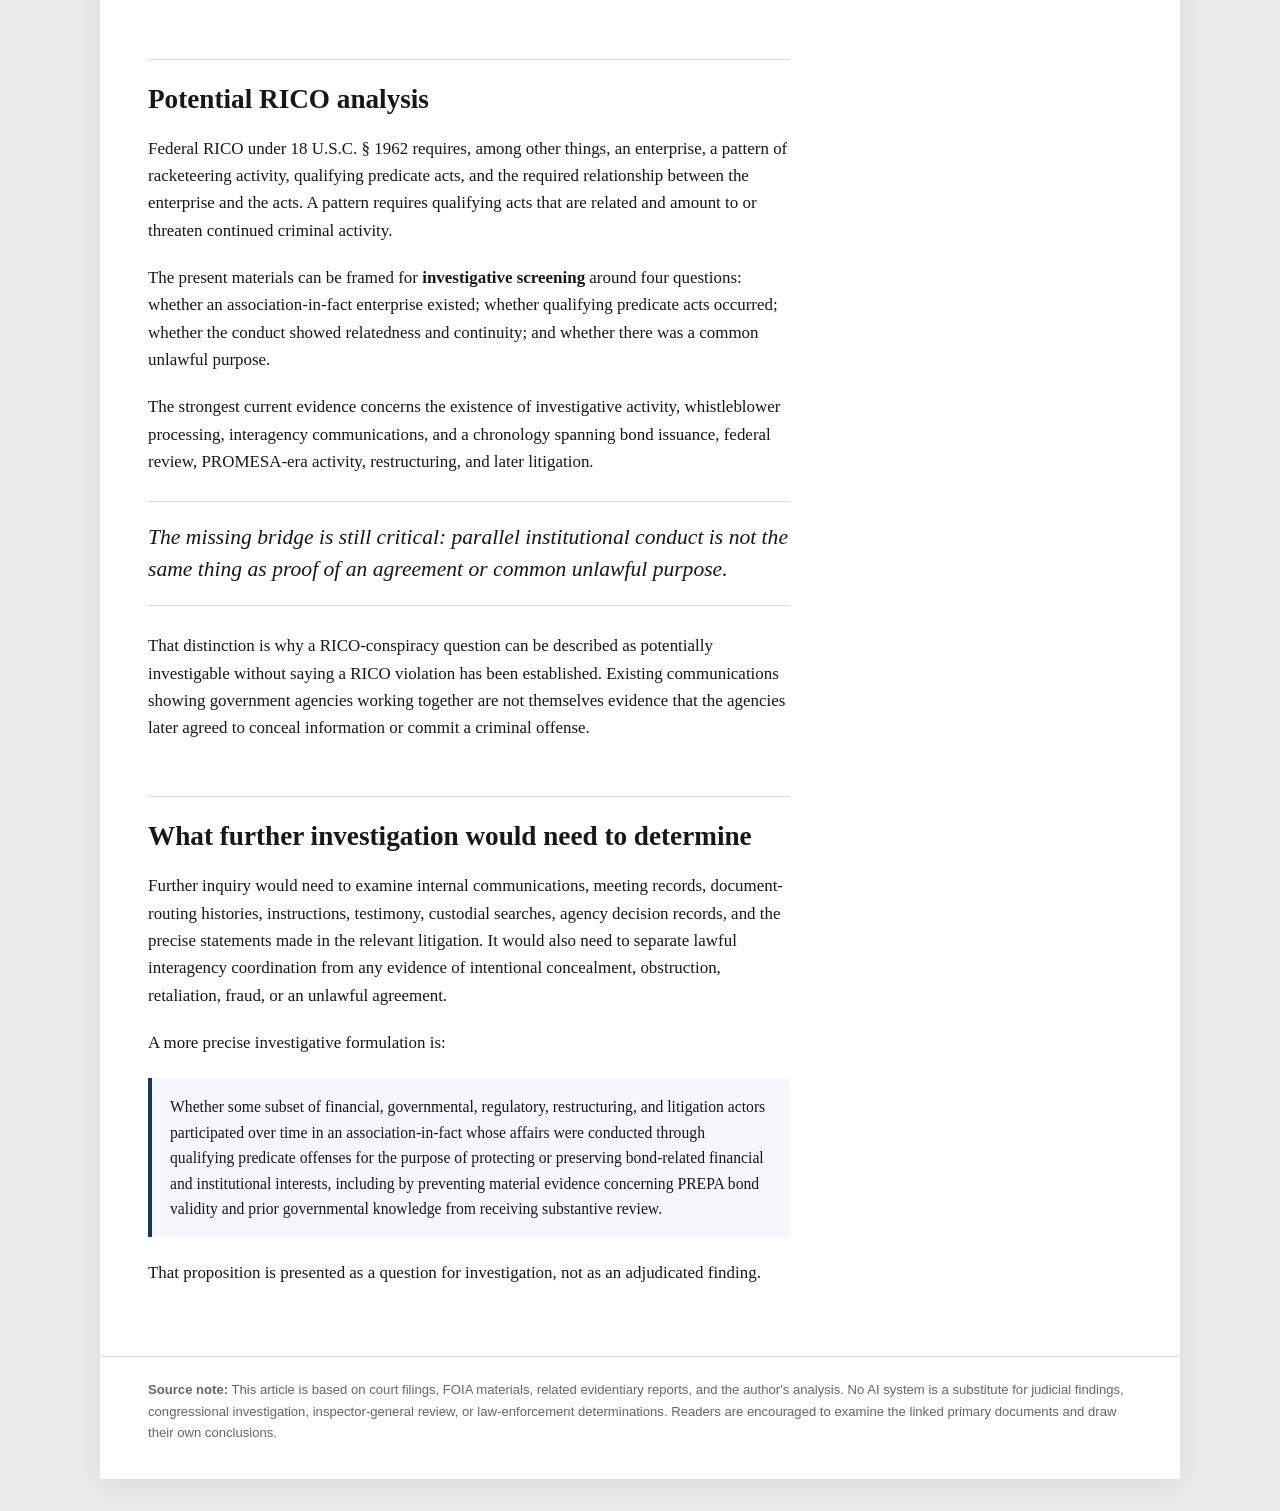
==== commit ab0963a1: "Feature October 2026 CRS report prominently on home page" ====
--- a/index.html
+++ b/index.html
@@ -50,6 +50,11 @@
       <p class="dek">The courts are not deciding whether a racketeering crime occurred. But their rulings on government knowledge, allegedly misleading representations, materiality, and resulting judicial consequences could determine whether a broader investigation has a factual foundation.</p>
       <div class="byline">By Richard Lawless · SEC Dodd-Frank Whistleblower · August 15, 2026</div>
     </header>
+
+    <div style="padding:18px 48px;background:#eef3f8;border-bottom:1px solid #d9d9d9;font-family:Arial,sans-serif;">
+      <strong style="display:block;color:#17365d;margin-bottom:5px;">NEW — Congressional Research Service Report, October 20, 2026</strong>
+      <a href="reports/crs-prepa-history-finances-2026.html" style="color:#17365d;font-weight:700;">PREPA: History and Finances (CRS R49489) — Read the summary and original report</a>
+    </div>
 
     <div class="layout">
       <article>
